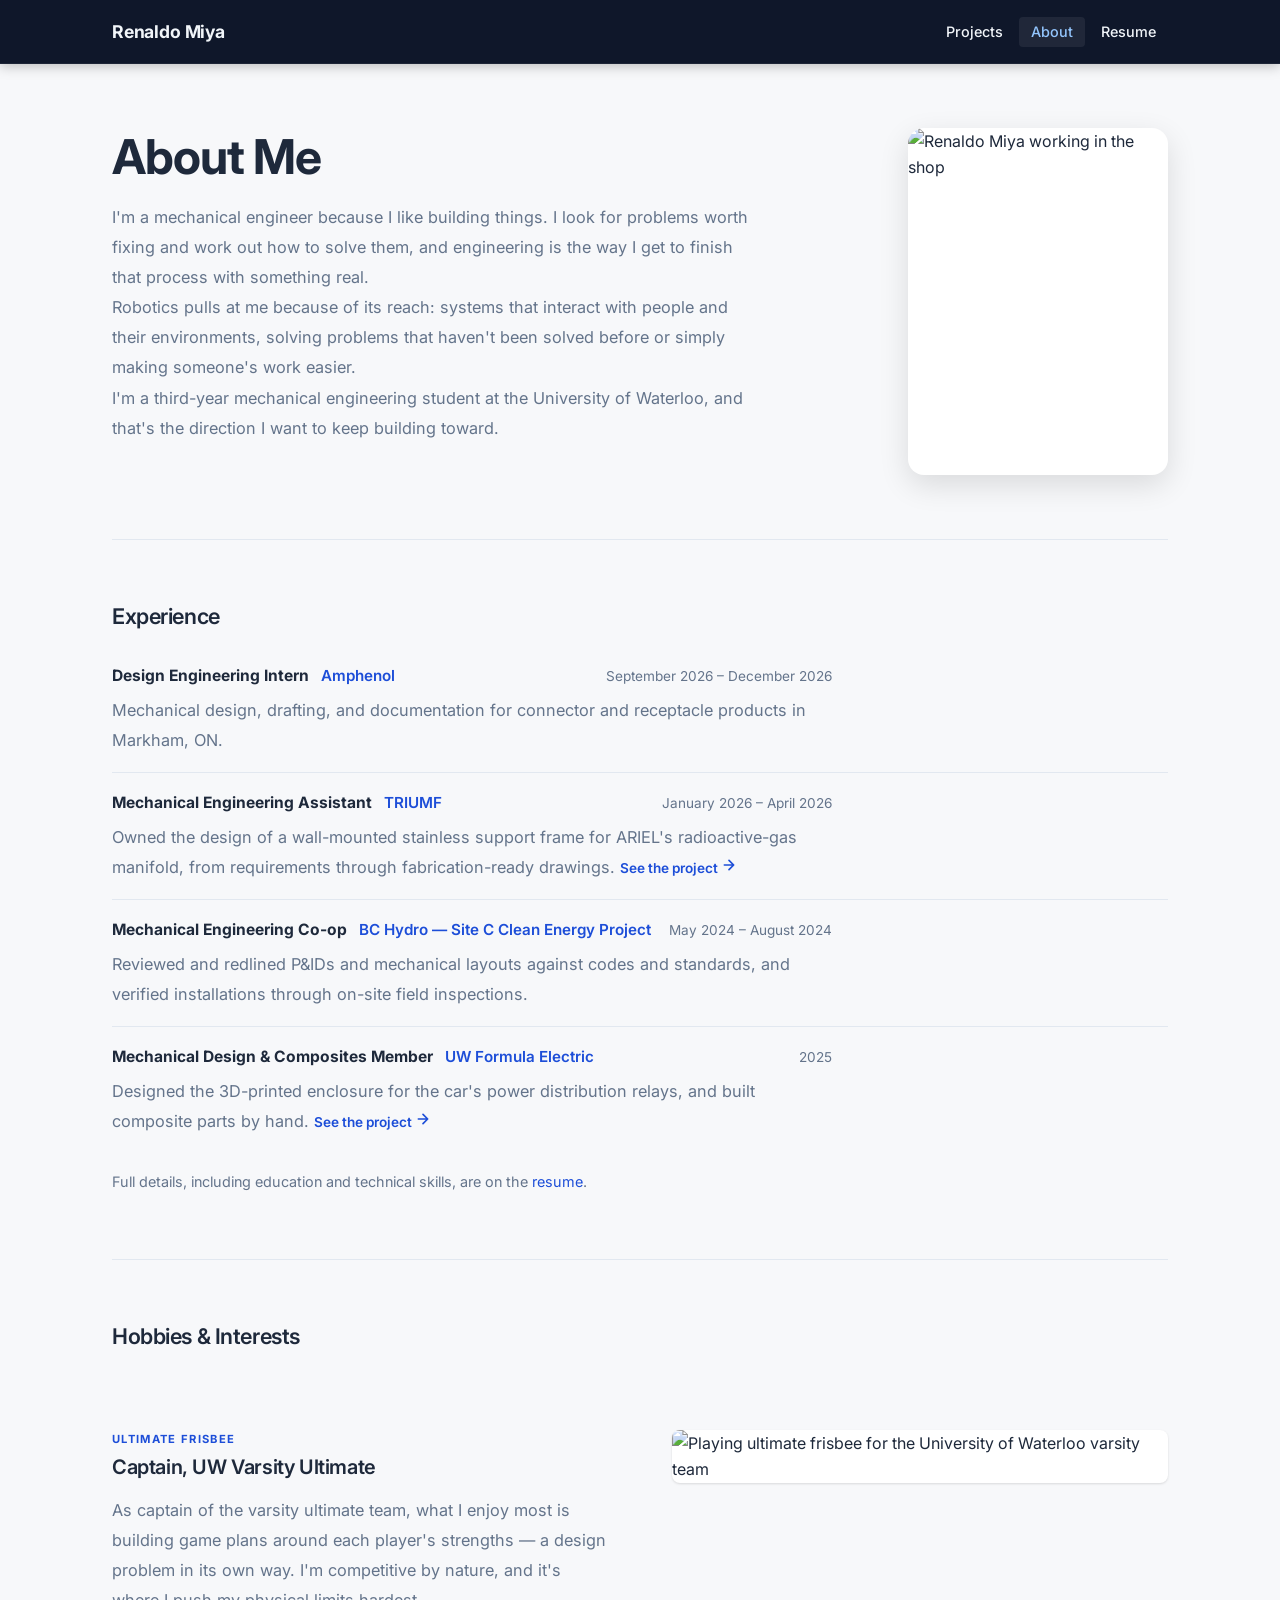
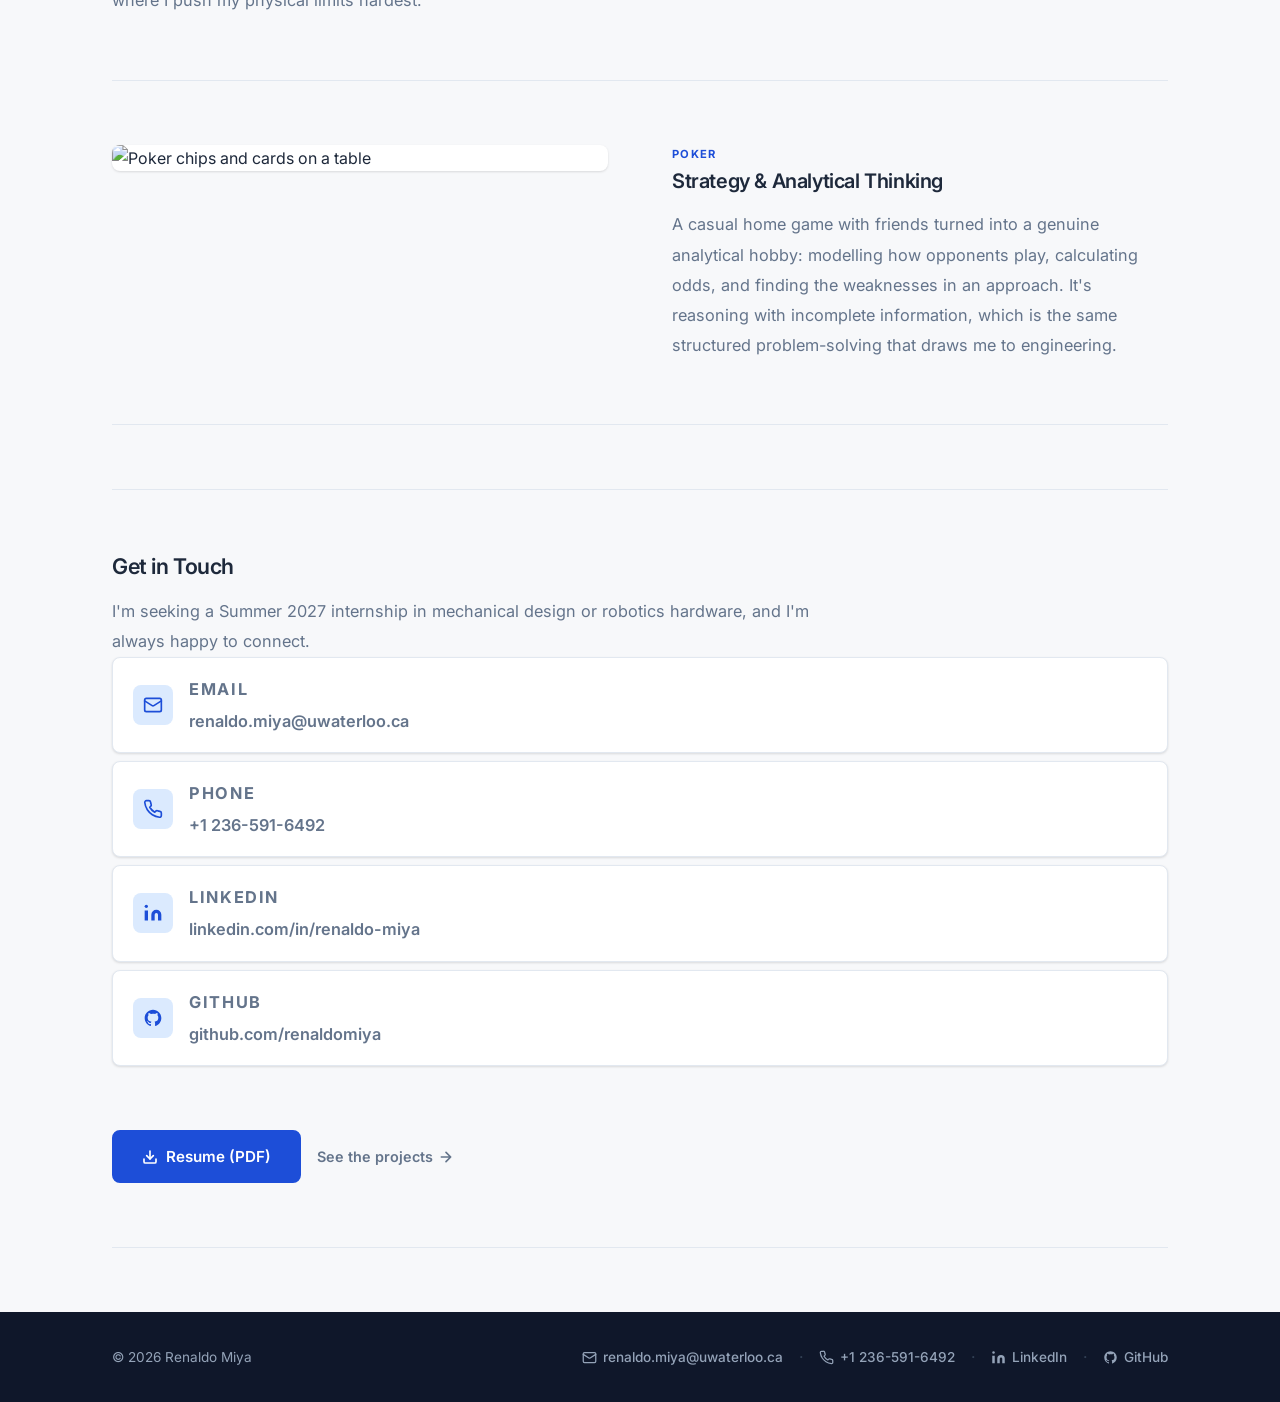
==== about.html @ 382f7109 "Restructure the site around project work; add the gripper project page Site-wide - Identical header " ====
<!DOCTYPE html>
<html lang="en">
<head>
  <meta charset="UTF-8" />
  <meta name="viewport" content="width=device-width, initial-scale=1.0" />
  <meta name="description" content="About Renaldo Miya — mechanical engineering student at the University of Waterloo, with co-op experience in mechanical design, structural analysis, and field engineering." />
  <title>About — Renaldo Miya</title>
  <link rel="preconnect" href="https://fonts.googleapis.com" />
  <link rel="preconnect" href="https://fonts.gstatic.com" crossorigin />
  <link href="https://fonts.googleapis.com/css2?family=Inter:wght@400;500;600;700&display=swap" rel="stylesheet" />
  <link rel="stylesheet" href="style.css" />
</head>
<body>

  <!-- HEADER -->
  <header class="site-header">
    <div class="container nav-inner">
      <a class="nav-logo" href="index.html">Renaldo Miya</a>
      <nav aria-label="Main">
        <ul class="nav-links" role="list">
          <li><a href="projects.html">Projects</a></li>
          <li><a href="about.html" class="active" aria-current="page">About</a></li>
          <li><a href="resume.html">Resume</a></li>
        </ul>
      </nav>
    </div>
  </header>

  <main>
    <section class="section">
      <div class="container">

        <!-- INTRO -->
        <div class="about-intro">
          <div class="about-intro-text">
            <h1>About Me</h1>
            <p>I'm a mechanical engineer because I like building things. I look for problems worth fixing and work
              out how to solve them, and engineering is the way I get to finish that process with something real.</p>
            <p>Robotics pulls at me because of its reach: systems that interact with people and their environments,
              solving problems that haven't been solved before or simply making someone's work easier.</p>
            <p>I'm a third-year mechanical engineering student at the University of Waterloo, and that's the
              direction I want to keep building toward.</p>
          </div>
          <div>
            <img src="images/about-photo.png" alt="Renaldo Miya working in the shop" class="about-photo" loading="lazy" />
          </div>
        </div>

        <!-- EXPERIENCE -->
        <div class="about-section">
          <h2>Experience</h2>
          <ul class="exp-list" role="list">

            <li>
              <p class="exp-row">
                <span class="exp-role">Design Engineering Intern</span>
                <span class="exp-org">Amphenol</span>
                <span class="exp-dates">September 2026 &ndash; December 2026</span>
              </p>
              <p class="exp-line">Mechanical design, drafting, and documentation for connector and receptacle products in Markham, ON.</p>
            </li>

            <li>
              <p class="exp-row">
                <span class="exp-role">Mechanical Engineering Assistant</span>
                <span class="exp-org">TRIUMF</span>
                <span class="exp-dates">January 2026 &ndash; April 2026</span>
              </p>
              <p class="exp-line">
                Owned the design of a wall-mounted stainless support frame for ARIEL's radioactive-gas manifold,
                from requirements through fabrication-ready drawings.
                <a href="project-manifold.html" class="exp-link">See the project <svg width="16" height="16" viewBox="0 0 24 24" fill="none" stroke="currentColor" stroke-width="2.5" stroke-linecap="round" stroke-linejoin="round" aria-hidden="true"><path d="M5 12h14M12 5l7 7-7 7"/></svg></a>
              </p>
            </li>

            <li>
              <p class="exp-row">
                <span class="exp-role">Mechanical Engineering Co-op</span>
                <span class="exp-org">BC Hydro &mdash; Site C Clean Energy Project</span>
                <span class="exp-dates">May 2024 &ndash; August 2024</span>
              </p>
              <p class="exp-line">Reviewed and redlined P&amp;IDs and mechanical layouts against codes and standards, and verified installations through on-site field inspections.</p>
            </li>

            <li>
              <p class="exp-row">
                <span class="exp-role">Mechanical Design &amp; Composites Member</span>
                <span class="exp-org">UW Formula Electric</span>
                <span class="exp-dates">2025</span>
              </p>
              <p class="exp-line">
                Designed the 3D-printed enclosure for the car's power distribution relays, and built composite
                parts by hand.
                <a href="project-pdu.html" class="exp-link">See the project <svg width="16" height="16" viewBox="0 0 24 24" fill="none" stroke="currentColor" stroke-width="2.5" stroke-linecap="round" stroke-linejoin="round" aria-hidden="true"><path d="M5 12h14M12 5l7 7-7 7"/></svg></a>
              </p>
            </li>

          </ul>
          <p class="text-muted mt-md" style="font-size: 0.9rem;">
            Full details, including education and technical skills, are on the <a href="resume.html">resume</a>.
          </p>
        </div>

        <!-- HOBBIES -->
        <div class="about-section">
          <h2>Hobbies &amp; Interests</h2>

          <div class="project-block photo-right">
            <div class="block-text">
              <span class="block-label">Ultimate Frisbee</span>
              <h3>Captain, UW Varsity Ultimate</h3>
              <p>As captain of the varsity ultimate team, what I enjoy most is building game plans around each
                player's strengths &mdash; a design problem in its own way. I'm competitive by nature, and it's where
                I push my physical limits hardest.</p>
            </div>
            <div class="block-photo">
              <figure>
                <img src="images/hobby-ultimate.png" alt="Playing ultimate frisbee for the University of Waterloo varsity team" loading="lazy" />
              </figure>
            </div>
          </div>

          <div class="project-block photo-left">
            <div class="block-text">
              <span class="block-label">Poker</span>
              <h3>Strategy &amp; Analytical Thinking</h3>
              <p>A casual home game with friends turned into a genuine analytical hobby: modelling how opponents
                play, calculating odds, and finding the weaknesses in an approach. It's reasoning with incomplete
                information, which is the same structured problem-solving that draws me to engineering.</p>
            </div>
            <div class="block-photo">
              <figure>
                <img src="images/hobby-poker.png" alt="Poker chips and cards on a table" loading="lazy" />
              </figure>
            </div>
          </div>

        </div>

        <!-- CONTACT -->
        <div class="about-section">
          <h2>Get in Touch</h2>
          <p class="text-muted">I'm seeking a Summer 2027 internship in mechanical design or robotics hardware, and I'm always happy to connect.</p>

          <ul class="contact-list" role="list">

            <li>
              <a href="mailto:renaldo.miya@uwaterloo.ca" class="contact-item">
                <div class="contact-item-icon" aria-hidden="true">
                  <svg width="20" height="20" viewBox="0 0 24 24" fill="none" stroke="currentColor" stroke-width="2" stroke-linecap="round" stroke-linejoin="round"><rect x="2" y="4" width="20" height="16" rx="2"/><path d="m22 7-8.97 5.7a1.94 1.94 0 01-2.06 0L2 7"/></svg>
                </div>
                <div>
                  <p class="contact-item-label">Email</p>
                  <p class="contact-item-value">renaldo.miya@uwaterloo.ca</p>
                </div>
              </a>
            </li>

            <li>
              <a href="tel:+12365916492" class="contact-item">
                <div class="contact-item-icon" aria-hidden="true">
                  <svg width="20" height="20" viewBox="0 0 24 24" fill="none" stroke="currentColor" stroke-width="2" stroke-linecap="round" stroke-linejoin="round"><path d="M22 16.92v3a2 2 0 01-2.18 2 19.79 19.79 0 01-8.63-3.07 19.5 19.5 0 01-6-6A19.79 19.79 0 012.12 4.18 2 2 0 014.11 2h3a2 2 0 012 1.72 12.84 12.84 0 00.7 2.81 2 2 0 01-.45 2.11L8.09 9.91a16 16 0 006 6l1.27-1.27a2 2 0 012.11-.45 12.84 12.84 0 002.81.7A2 2 0 0122 16.92z"/></svg>
                </div>
                <div>
                  <p class="contact-item-label">Phone</p>
                  <p class="contact-item-value">+1 236-591-6492</p>
                </div>
              </a>
            </li>

            <li>
              <a href="https://www.linkedin.com/in/renaldo-miya/" target="_blank" rel="noopener noreferrer" class="contact-item">
                <div class="contact-item-icon" aria-hidden="true">
                  <svg width="20" height="20" viewBox="0 0 24 24" fill="currentColor"><path d="M16 8a6 6 0 016 6v7h-4v-7a2 2 0 00-2-2 2 2 0 00-2 2v7h-4v-7a6 6 0 016-6zM2 9h4v12H2z"/><circle cx="4" cy="4" r="2"/></svg>
                </div>
                <div>
                  <p class="contact-item-label">LinkedIn</p>
                  <p class="contact-item-value">linkedin.com/in/renaldo-miya</p>
                </div>
              </a>
            </li>

            <li>
              <a href="https://github.com/renaldomiya" target="_blank" rel="noopener noreferrer" class="contact-item">
                <div class="contact-item-icon" aria-hidden="true">
                  <svg width="20" height="20" viewBox="0 0 24 24" fill="currentColor"><path fill-rule="evenodd" clip-rule="evenodd" d="M12 2C6.477 2 2 6.477 2 12c0 4.418 2.865 8.166 6.839 9.489.5.092.682-.217.682-.482 0-.237-.009-.868-.013-1.703-2.782.604-3.369-1.342-3.369-1.342-.454-1.155-1.11-1.463-1.11-1.463-.908-.62.069-.608.069-.608 1.003.07 1.531 1.03 1.531 1.03.892 1.529 2.341 1.087 2.91.831.092-.646.35-1.086.636-1.336-2.22-.253-4.555-1.11-4.555-4.943 0-1.091.39-1.984 1.029-2.683-.103-.253-.446-1.27.098-2.647 0 0 .84-.269 2.75 1.025A9.578 9.578 0 0112 6.836c.85.004 1.705.114 2.504.336 1.909-1.294 2.747-1.025 2.747-1.025.546 1.377.203 2.394.1 2.647.64.699 1.028 1.592 1.028 2.683 0 3.842-2.339 4.687-4.566 4.935.359.309.678.919.678 1.852 0 1.336-.012 2.415-.012 2.743 0 .267.18.578.688.48C19.138 20.163 22 16.418 22 12c0-5.523-4.477-10-10-10z"/></svg>
                </div>
                <div>
                  <p class="contact-item-label">GitHub</p>
                  <p class="contact-item-value">github.com/renaldomiya</p>
                </div>
              </a>
            </li>

          </ul>

          <div class="about-cta">
            <a href="assets/resume.pdf" class="btn btn-primary">
              <svg width="16" height="16" viewBox="0 0 24 24" fill="none" stroke="currentColor" stroke-width="2.5" stroke-linecap="round" stroke-linejoin="round" aria-hidden="true"><path d="M21 15v4a2 2 0 01-2 2H5a2 2 0 01-2-2v-4"/><polyline points="7 10 12 15 17 10"/><line x1="12" y1="15" x2="12" y2="3"/></svg>
              Resume (PDF)
            </a>
            <a href="projects.html" class="about-cta-link">
              See the projects
              <svg width="16" height="16" viewBox="0 0 24 24" fill="none" stroke="currentColor" stroke-width="2.5" stroke-linecap="round" stroke-linejoin="round" aria-hidden="true"><path d="M5 12h14M12 5l7 7-7 7"/></svg>
            </a>
          </div>
        </div>

      </div>
    </section>
  </main>

  <!-- FOOTER -->
  <footer class="site-footer">
    <div class="container footer-inner">
      <p class="footer-copy">&copy; 2026 Renaldo Miya</p>
      <div class="footer-links">
        <a href="mailto:renaldo.miya@uwaterloo.ca">
          <svg width="15" height="15" viewBox="0 0 24 24" fill="none" stroke="currentColor" stroke-width="2" stroke-linecap="round" stroke-linejoin="round" aria-hidden="true"><rect x="2" y="4" width="20" height="16" rx="2"/><path d="m22 7-8.97 5.7a1.94 1.94 0 01-2.06 0L2 7"/></svg>
          renaldo.miya@uwaterloo.ca
        </a>
        <span class="footer-divider" aria-hidden="true">&middot;</span>
        <a href="tel:+12365916492">
          <svg width="15" height="15" viewBox="0 0 24 24" fill="none" stroke="currentColor" stroke-width="2" stroke-linecap="round" stroke-linejoin="round" aria-hidden="true"><path d="M22 16.92v3a2 2 0 01-2.18 2 19.79 19.79 0 01-8.63-3.07 19.5 19.5 0 01-6-6A19.79 19.79 0 012.12 4.18 2 2 0 014.11 2h3a2 2 0 012 1.72 12.84 12.84 0 00.7 2.81 2 2 0 01-.45 2.11L8.09 9.91a16 16 0 006 6l1.27-1.27a2 2 0 012.11-.45 12.84 12.84 0 002.81.7A2 2 0 0122 16.92z"/></svg>
          +1 236-591-6492
        </a>
        <span class="footer-divider" aria-hidden="true">&middot;</span>
        <a href="https://www.linkedin.com/in/renaldo-miya/" target="_blank" rel="noopener noreferrer">
          <svg width="15" height="15" viewBox="0 0 24 24" fill="currentColor" aria-hidden="true"><path d="M16 8a6 6 0 016 6v7h-4v-7a2 2 0 00-2-2 2 2 0 00-2 2v7h-4v-7a6 6 0 016-6zM2 9h4v12H2z"/><circle cx="4" cy="4" r="2"/></svg>
          LinkedIn
        </a>
        <span class="footer-divider" aria-hidden="true">&middot;</span>
        <a href="https://github.com/renaldomiya" target="_blank" rel="noopener noreferrer">
          <svg width="15" height="15" viewBox="0 0 24 24" fill="currentColor" aria-hidden="true"><path fill-rule="evenodd" clip-rule="evenodd" d="M12 2C6.477 2 2 6.477 2 12c0 4.418 2.865 8.166 6.839 9.489.5.092.682-.217.682-.482 0-.237-.009-.868-.013-1.703-2.782.604-3.369-1.342-3.369-1.342-.454-1.155-1.11-1.463-1.11-1.463-.908-.62.069-.608.069-.608 1.003.07 1.531 1.03 1.531 1.03.892 1.529 2.341 1.087 2.91.831.092-.646.35-1.086.636-1.336-2.22-.253-4.555-1.11-4.555-4.943 0-1.091.39-1.984 1.029-2.683-.103-.253-.446-1.27.098-2.647 0 0 .84-.269 2.75 1.025A9.578 9.578 0 0112 6.836c.85.004 1.705.114 2.504.336 1.909-1.294 2.747-1.025 2.747-1.025.546 1.377.203 2.394.1 2.647.64.699 1.028 1.592 1.028 2.683 0 3.842-2.339 4.687-4.566 4.935.359.309.678.919.678 1.852 0 1.336-.012 2.415-.012 2.743 0 .267.18.578.688.48C19.138 20.163 22 16.418 22 12c0-5.523-4.477-10-10-10z"/></svg>
          GitHub
        </a>
      </div>
    </div>
  </footer>

</body>
</html>
---- style.css ----
/* ============================================================
   TOKENS
   ============================================================ */
:root {
  --color-bg:           #f7f8fa;
  --color-surface:      #ffffff;
  --color-text:         #1e293b;
  --color-text-muted:   #64748b;
  --color-accent:       #1d4ed8;
  --color-accent-dark:  #1e40af;
  --color-accent-light: #dbeafe;
  --color-accent-mid:   #93c5fd;
  --color-border:       #e2e8f0;
  --color-nav-bg:       #0f172a;
  --color-nav-text:     #f1f5f9;
  --color-nav-hover:    #93c5fd;
  --color-footer-bg:    #0f172a;
  --color-footer-text:  #94a3b8;

  --font-sans: 'Inter', system-ui, -apple-system, sans-serif;
  --font-mono: 'JetBrains Mono', 'Fira Code', monospace;

  --radius-sm:  4px;
  --radius-md:  8px;
  --radius-lg:  16px;

  --shadow-sm:  0 1px 3px rgba(0,0,0,.08), 0 1px 2px rgba(0,0,0,.05);
  --shadow-md:  0 4px 12px rgba(0,0,0,.10), 0 2px 4px rgba(0,0,0,.06);
  --shadow-lg:  0 10px 30px rgba(0,0,0,.12);

  --space-xs:   0.25rem;
  --space-sm:   0.5rem;
  --space-md:   1rem;
  --space-lg:   2rem;
  --space-xl:   4rem;
  --space-2xl:  6rem;

  --max-width:  1120px;
  --nav-height: 64px;
}

/* ============================================================
   RESET & BASE
   ============================================================ */
*, *::before, *::after { box-sizing: border-box; margin: 0; padding: 0; }

html {
  font-size: 16px;
  scroll-behavior: smooth;
  -webkit-text-size-adjust: 100%;
}

body {
  font-family: var(--font-sans);
  background: var(--color-bg);
  color: var(--color-text);
  line-height: 1.65;
  min-height: 100vh;
  display: flex;
  flex-direction: column;
}

main { flex: 1; }

img { display: block; max-width: 100%; height: auto; }

a { color: var(--color-accent); text-decoration: none; }
a:hover { text-decoration: underline; }

ul, ol { list-style: none; }

/* ============================================================
   TYPOGRAPHY
   ============================================================ */
h1, h2, h3, h4 {
  line-height: 1.2;
  letter-spacing: -0.02em;
  color: var(--color-text);
}

h1 { font-size: clamp(2rem, 5vw, 3rem);   font-weight: 700; }
h2 { font-size: clamp(1.5rem, 3vw, 2rem); font-weight: 600; }
h3 { font-size: 1.2rem; font-weight: 600; }

p { max-width: 65ch; }

/* ============================================================
   LAYOUT UTILITIES
   ============================================================ */
.container {
  width: 100%;
  max-width: var(--max-width);
  margin-inline: auto;
  padding-inline: var(--space-lg);
}

.section {
  padding-block: var(--space-xl);
}

/* ============================================================
   BUTTONS
   ============================================================ */
.btn {
  display: inline-flex;
  align-items: center;
  gap: var(--space-sm);
  padding: 0.75rem 1.75rem;
  border-radius: var(--radius-md);
  font-family: var(--font-sans);
  font-size: 0.95rem;
  font-weight: 600;
  cursor: pointer;
  border: 2px solid transparent;
  transition: background 0.2s, color 0.2s, border-color 0.2s, transform 0.1s;
  text-decoration: none;
}

.btn:hover { transform: translateY(-1px); text-decoration: none; }
.btn:active { transform: translateY(0); }

.btn-primary {
  background: var(--color-accent);
  color: #fff;
  border-color: var(--color-accent);
}
.btn-primary:hover {
  background: var(--color-accent-dark);
  border-color: var(--color-accent-dark);
  color: #fff;
}

.btn-outline {
  background: transparent;
  color: var(--color-accent);
  border-color: var(--color-accent);
}
.btn-outline:hover {
  background: var(--color-accent-light);
}

/* ============================================================
   HEADER & NAVIGATION
   ============================================================ */
.site-header {
  position: sticky;
  top: 0;
  z-index: 100;
  background: var(--color-nav-bg);
  height: var(--nav-height);
  border-bottom: 1px solid rgba(255,255,255,.06);
  box-shadow: 0 2px 12px rgba(0,0,0,.25);
}

.nav-inner {
  height: 100%;
  display: flex;
  align-items: center;
  justify-content: space-between;
}

.nav-logo {
  font-size: 1.1rem;
  font-weight: 700;
  color: var(--color-nav-text);
  letter-spacing: -0.01em;
  white-space: nowrap;
  text-decoration: none;
}
.nav-logo:hover { color: var(--color-nav-hover); text-decoration: none; }

.nav-links {
  display: flex;
  align-items: center;
  gap: var(--space-xs);
}

.nav-links a {
  color: var(--color-nav-text);
  font-size: 0.9rem;
  font-weight: 500;
  padding: 0.4rem 0.75rem;
  border-radius: var(--radius-sm);
  transition: color 0.15s, background 0.15s;
  text-decoration: none;
}

.nav-links a:hover,
.nav-links a.active {
  color: var(--color-nav-hover);
  background: rgba(255,255,255,.07);
  text-decoration: none;
}

/* Three links fit inline at every width, so the nav needs no JavaScript */
@media (max-width: 560px) {
  .nav-inner { gap: var(--space-sm); }
  .nav-logo  { font-size: 1rem; }
  .nav-links { gap: 0; }
  .nav-links a { padding: 0.4rem 0.5rem; font-size: 0.85rem; }
}

/* ============================================================
   FOOTER
   ============================================================ */
.site-footer {
  background: var(--color-footer-bg);
  color: var(--color-footer-text);
  padding-block: var(--space-lg);
  margin-top: auto;
}

.footer-inner {
  display: flex;
  align-items: center;
  justify-content: space-between;
  flex-wrap: wrap;
  gap: var(--space-md);
}

.footer-copy { font-size: 0.85rem; }

.footer-links {
  display: flex;
  align-items: center;
  flex-wrap: wrap;
  gap: 0.5rem var(--space-md);
}

.footer-links a {
  color: var(--color-footer-text);
  font-size: 0.85rem;
  font-weight: 500;
  transition: color 0.15s;
  text-decoration: none;
  display: flex;
  align-items: center;
  gap: 6px;
}

.footer-links a:hover { color: var(--color-nav-hover); text-decoration: none; }

.footer-divider { color: #334155; }

@media (max-width: 640px) {
  .footer-inner { flex-direction: column; align-items: flex-start; }

  /* Four contact links stack cleanly instead of running off the screen */
  .footer-links {
    flex-direction: column;
    align-items: flex-start;
    gap: 0.6rem;
  }

  .footer-divider { display: none; }
}

/* ============================================================
   HOME — HERO
   ============================================================ */
.hero {
  background: var(--color-surface);
  padding-block: var(--space-xl);
  border-bottom: 1px solid var(--color-border);
}

.hero-inner {
  display: grid;
  grid-template-columns: 1fr auto;
  gap: var(--space-xl);
  align-items: center;
}

.hero-content { max-width: 580px; }

.hero-eyebrow {
  display: inline-flex;
  align-items: center;
  gap: var(--space-sm);
  font-size: 0.8rem;
  font-weight: 600;
  letter-spacing: 0.12em;
  text-transform: uppercase;
  color: var(--color-accent);
  background: var(--color-accent-light);
  border-radius: 100px;
  padding: 0.3rem 0.9rem;
  margin-bottom: var(--space-md);
}

.hero-headline {
  margin-bottom: var(--space-md);
}

.hero-intro {
  color: var(--color-text-muted);
  font-size: 1.05rem;
  margin-bottom: var(--space-lg);
  max-width: 55ch;
}

.hero-seeking {
  display: inline-block;
  margin-bottom: var(--space-lg);
  padding: 0.55rem 0.9rem;
  border-left: 3px solid var(--color-accent);
  border-radius: 0 var(--radius-md) var(--radius-md) 0;
  background: var(--color-accent-light);
  color: var(--color-text);
  font-size: 0.95rem;
}

.hero-cta { display: flex; gap: var(--space-md); flex-wrap: wrap; }

/* Headshot */
.hero-photo-wrap {
  flex-shrink: 0;
}

.hero-photo {
  display: block;
  width: 390px;
  height: 390px;
  border-radius: 20px;
  object-fit: cover;
  object-position: center top;
  box-shadow: 0 20px 48px rgba(0,0,0,.15), 0 4px 12px rgba(0,0,0,.08);
}

.hero-photo-placeholder {
  width: 390px;
  height: 390px;
  border-radius: 20px;
  background: #ffffff;
  display: flex;
  flex-direction: column;
  align-items: center;
  justify-content: center;
  color: var(--color-text-muted);
  font-size: 0.8rem;
  font-weight: 500;
  gap: var(--space-sm);
  box-shadow: 0 20px 48px rgba(0,0,0,.15), 0 4px 12px rgba(0,0,0,.08);
  border: 3px solid var(--color-accent-light);
}

.hero-photo-placeholder svg { opacity: .4; }

@media (max-width: 720px) {
  .hero-inner {
    grid-template-columns: 1fr;
    gap: var(--space-lg);
  }

  .hero-photo-wrap {
    order: -1;
    display: flex;
    justify-content: center;
  }

  .hero-photo,
  .hero-photo-placeholder {
    width: 270px;
    height: 270px;
  }

  .hero { padding-block: var(--space-xl); }
}

/* ============================================================
   HOME — PREVIEW CARDS
   ============================================================ */
.preview-section {
  background: var(--color-bg);
}

.preview-section .section-header {
  text-align: center;
  margin-bottom: var(--space-lg);
}

.preview-section .section-header p {
  color: var(--color-text-muted);
  margin-inline: auto;
  margin-top: 0.5rem;
}

.cards-grid {
  display: grid;
  grid-template-columns: repeat(3, 1fr);
  gap: var(--space-md);
}

.card {
  background: var(--color-surface);
  border: 1px solid var(--color-border);
  border-radius: var(--radius-lg);
  padding: var(--space-lg);
  display: flex;
  flex-direction: column;
  gap: var(--space-md);
  box-shadow: var(--shadow-sm);
  transition: box-shadow 0.2s, transform 0.2s, border-color 0.2s;
  text-decoration: none;
  color: inherit;
}

.card:hover {
  box-shadow: var(--shadow-md);
  transform: translateY(-3px);
  border-color: var(--color-accent);
  text-decoration: none;
  color: inherit;
}

.card-icon {
  width: 44px;
  height: 44px;
  border-radius: var(--radius-md);
  background: var(--color-accent-light);
  display: flex;
  align-items: center;
  justify-content: center;
  flex-shrink: 0;
}

.card-icon svg { color: var(--color-accent); }

.card h3 { font-size: 1.1rem; }

.card p {
  color: var(--color-text-muted);
  font-size: 0.9rem;
  flex: 1;
  max-width: none;
}

.card-arrow {
  display: inline-flex;
  align-items: center;
  gap: 4px;
  font-size: 0.85rem;
  font-weight: 600;
  color: var(--color-accent);
  margin-top: auto;
}

@media (max-width: 800px) {
  .cards-grid { grid-template-columns: repeat(2, 1fr); }
}

@media (max-width: 520px) {
  .cards-grid { grid-template-columns: 1fr; }
}

/* ============================================================
   SECTION DIVIDER
   ============================================================ */
.divider {
  border: none;
  border-top: 1px solid var(--color-border);
  margin-block: 0;
}

/* ============================================================
   PAGE HERO (for inner pages)
   ============================================================ */
.page-hero {
  background: var(--color-nav-bg);
  color: var(--color-nav-text);
  padding-block: var(--space-xl);
  border-bottom: 1px solid rgba(255,255,255,.06);
}

.page-hero h1 { color: #fff; margin-bottom: 0.5rem; }
.page-hero p  { color: var(--color-footer-text); max-width: 60ch; }

/* ============================================================
   UTILITIES
   ============================================================ */
.text-muted  { color: var(--color-text-muted); }
.text-accent { color: var(--color-accent); }
.text-center { text-align: center; }
.mt-sm { margin-top: var(--space-sm); }
.mt-md { margin-top: var(--space-md); }
.mt-lg { margin-top: var(--space-lg); }

/* ============================================================
   PROJECT TILE GRID
   ============================================================ */
.projects-grid {
  display: grid;
  grid-template-columns: repeat(3, 1fr);
  gap: var(--space-md);
}

@media (max-width: 800px) {
  .projects-grid { grid-template-columns: repeat(2, 1fr); }
}
@media (max-width: 500px) {
  .projects-grid { grid-template-columns: 1fr; }
}

.project-tile {
  display: block;
  text-decoration: none;
  color: inherit;
  background: var(--color-surface);
  border: 1px solid var(--color-border);
  border-radius: var(--radius-lg);
  overflow: hidden;
  box-shadow: var(--shadow-sm);
  transition: transform 0.2s, box-shadow 0.2s, border-color 0.2s;
}

.project-tile:hover {
  transform: translateY(-4px);
  box-shadow: var(--shadow-md);
  border-color: var(--color-accent);
  text-decoration: none;
  color: inherit;
}

.project-tile__img-wrap {
  width: 100%;
  height: 210px;
  overflow: hidden;
  background: #ffffff;
}

.project-tile__img {
  width: 100%;
  height: 100%;
  object-fit: cover;
  display: block;
  transition: transform 0.35s ease;
}

.project-tile:hover .project-tile__img {
  transform: scale(1.04);
}

.project-tile__info {
  padding: var(--space-md);
  border-top: 1px solid var(--color-border);
}

.project-tile__info h3 {
  font-size: 0.975rem;
  margin-bottom: 4px;
  line-height: 1.35;
}

.project-tile__subtitle {
  color: var(--color-text-muted);
  font-size: 0.82rem;
  max-width: none;
  margin: 0;
}

/* ============================================================
   BACK LINK
   ============================================================ */
.back-link {
  display: inline-flex;
  align-items: center;
  gap: 6px;
  color: var(--color-text-muted);
  font-size: 0.875rem;
  font-weight: 500;
  text-decoration: none;
  transition: color 0.15s;
}

.back-link:hover { color: var(--color-accent); text-decoration: none; }

/* ============================================================
   PROJECT DETAIL PAGE
   ============================================================ */
.project-detail { padding-block: var(--space-xl); }

.project-detail__header {
  margin-bottom: var(--space-xl);
  padding-bottom: var(--space-lg);
  border-bottom: 2px solid var(--color-border);
}

.project-detail__header h1 {
  font-size: clamp(1.4rem, 3.5vw, 2.1rem);
  margin-block: var(--space-md) var(--space-sm);
}

/* ALTERNATING BLOCKS */
.project-block {
  display: grid;
  grid-template-columns: 1fr 1fr;
  gap: var(--space-xl);
  align-items: start;
  padding-block: var(--space-xl);
  border-bottom: 1px solid var(--color-border);
}

.project-block.photo-left .block-photo { order: -1; }

.project-block.text-only {
  grid-template-columns: minmax(0, 680px);
}

/* Blocks holding a table or a diagram use the full width; their prose stays narrow */
.project-block.text-only.is-wide { grid-template-columns: minmax(0, 1fr); }
.project-block.text-only.is-wide p { max-width: 70ch; }

/* Simple bulleted list inside a project block */
.plain-list {
  list-style: disc;
  padding-left: 1.1rem;
  margin-top: var(--space-sm);
  display: flex;
  flex-direction: column;
  gap: 0.45rem;
  color: var(--color-text-muted);
  font-size: 0.95rem;
}

/* Section label + heading */
.block-label {
  display: block;
  font-size: 0.7rem;
  font-weight: 700;
  letter-spacing: 0.12em;
  text-transform: uppercase;
  color: var(--color-accent);
  margin-bottom: 0.4rem;
}

.block-text h3 {
  font-size: 1.25rem;
  margin-bottom: var(--space-md);
}

.block-text p {
  color: var(--color-text-muted);
  line-height: 1.8;
  max-width: none;
}

.block-text p + p { margin-top: var(--space-md); }

/* Photo + caption */
.block-photo figure {
  width: 100%;
  overflow: hidden;
  border-radius: var(--radius-md);
  box-shadow: var(--shadow-sm);
  background: #ffffff;
}

.block-photo img {
  display: block;
  width: 100%;
  height: auto;
  max-height: 520px;
  object-fit: cover;
}

/* Portrait variant — white box shrinks to hug the image with even padding */
.block-photo--portrait {
  display: flex;
  justify-content: center;
  align-items: flex-start;
}

.block-photo--portrait figure {
  width: fit-content;
  max-width: 100%;
  padding: 0.5rem 4rem;
  margin: 0;
}

.block-photo--portrait img {
  width: auto;
  max-width: 100%;
  max-height: 320px;
  height: auto;
  object-fit: contain;
}

@media (max-width: 720px) {
  .block-photo--portrait {
    justify-content: flex-start;
  }
}

.block-photo figcaption {
  font-style: italic;
  font-size: 0.8rem;
  color: var(--color-text-muted);
  margin-top: 0.5rem;
  text-align: center;
  line-height: 1.5;
}

/* Skill tags */
.skill-tags {
  display: flex;
  flex-wrap: wrap;
  gap: var(--space-sm);
  margin-top: var(--space-md);
}

.skill-tag {
  display: inline-block;
  background: var(--color-accent-light);
  color: var(--color-accent-dark);
  font-size: 0.8rem;
  font-weight: 600;
  padding: 0.3rem 0.75rem;
  border-radius: 100px;
  white-space: nowrap;
}

/* Bottom back-link row */
.detail-bottom-nav {
  display: flex;
  justify-content: flex-start;
  padding-top: var(--space-xl);
}

@media (max-width: 720px) {
  .project-block {
    grid-template-columns: 1fr;
    gap: var(--space-lg);
  }
  /* Reset photo order on mobile — photo always follows its text */
  .project-block.photo-left .block-photo { order: 0; }
}

/* ============================================================
   RESUME PAGE
   ============================================================ */
.resume-page-top {
  display: flex;
  align-items: center;
  justify-content: space-between;
  flex-wrap: wrap;
  gap: var(--space-md);
  margin-bottom: var(--space-md);
}

.resume-note {
  color: var(--color-text-muted);
  font-size: 0.9rem;
  margin-bottom: var(--space-md);
}

/* The embed is a convenience; the download button and link below carry
   the page on browsers (most mobile ones) that cannot render PDFs inline. */
.resume-embed {
  width: 100%;
  height: min(1100px, 140vw);
  border: 1px solid var(--color-border);
  border-radius: var(--radius-lg);
  box-shadow: var(--shadow-sm);
  background: var(--color-surface);
  overflow: hidden;
}

.resume-embed object,
.resume-embed iframe {
  width: 100%;
  height: 100%;
  border: 0;
  display: block;
}

.resume-embed-fallback {
  padding: var(--space-lg);
  text-align: center;
  color: var(--color-text-muted);
}

.resume-fallback-link {
  margin-top: var(--space-md);
  color: var(--color-text-muted);
  font-size: 0.9rem;
}

/* Phone browsers render a blank viewer instead of the PDF, so the embed is
   replaced there by a button that opens it in the device's own viewer. */
.resume-mobile-open { display: none; }

@media (max-width: 640px) {
  .resume-embed { display: none; }

  .resume-mobile-open {
    display: flex;
    flex-direction: column;
    align-items: flex-start;
    gap: 0.75rem;
    padding: var(--space-lg);
    border: 1px solid var(--color-border);
    border-radius: var(--radius-lg);
    background: var(--color-surface);
    box-shadow: var(--shadow-sm);
    color: var(--color-text-muted);
    font-size: 0.88rem;
  }
}

/* ============================================================
   ABOUT PAGE
   ============================================================ */
.about-intro {
  display: grid;
  grid-template-columns: 1fr 260px;
  gap: var(--space-xl);
  align-items: start;
  padding-bottom: var(--space-xl);
  border-bottom: 1px solid var(--color-border);
}

.about-intro-text h1 {
  margin-bottom: var(--space-md);
}

.about-intro-text p {
  color: var(--color-text-muted);
  line-height: 1.85;
  font-size: 1.02rem;
}

.about-photo {
  display: block;
  width: 100%;
  aspect-ratio: 3 / 4;
  object-fit: cover;
  object-position: center top;
  border-radius: var(--radius-lg);
  box-shadow: var(--shadow-lg);
  background: #ffffff;
  overflow: hidden;
}

.about-section {
  padding-block: var(--space-xl);
  border-bottom: 1px solid var(--color-border);
}

.about-section h2 {
  font-size: 1.35rem;
  margin-bottom: var(--space-md);
}

.about-section p {
  color: var(--color-text-muted);
  line-height: 1.85;
  font-size: 1.02rem;
  max-width: 72ch;
}

/* Hobby cards */
.hobby-grid {
  display: grid;
  grid-template-columns: repeat(3, 1fr);
  gap: var(--space-md);
  margin-top: var(--space-lg);
}

.hobby-card {
  background: var(--color-surface);
  border: 1px solid var(--color-border);
  border-radius: var(--radius-lg);
  overflow: hidden;
  box-shadow: var(--shadow-sm);
  display: flex;
  flex-direction: column;
}

.hobby-card__img-wrap {
  width: 100%;
  height: 160px;
  overflow: hidden;
  background: #ffffff;
  flex-shrink: 0;
}

.hobby-card__img {
  width: 100%;
  height: 100%;
  object-fit: cover;
  display: block;
}

.hobby-card__body {
  padding: var(--space-md);
  flex: 1;
}

.hobby-card__body h3 {
  font-size: 1rem;
  margin-bottom: var(--space-sm);
}

.hobby-card__body p {
  color: var(--color-text-muted);
  font-size: 0.875rem;
  line-height: 1.75;
  max-width: none;
}

/* Closing CTA */
.about-cta-section {
  padding-top: var(--space-xl);
}

.about-cta-section p {
  color: var(--color-text-muted);
  font-size: 1.02rem;
  line-height: 1.75;
  max-width: 68ch;
  margin-bottom: var(--space-lg);
}

.about-cta {
  display: flex;
  align-items: center;
  gap: var(--space-md);
  flex-wrap: wrap;
}

.about-cta-link {
  font-size: 0.9rem;
  font-weight: 600;
  color: var(--color-text-muted);
  text-decoration: none;
  display: inline-flex;
  align-items: center;
  gap: 5px;
  transition: color 0.15s;
}

.about-cta-link:hover { color: var(--color-accent); text-decoration: none; }

@media (max-width: 740px) {
  .about-intro {
    grid-template-columns: 1fr;
  }

  .about-intro .about-photo {
    width: 180px;
    aspect-ratio: 1;
    margin-inline: auto;
  }
}

@media (max-width: 700px) {
  .hobby-grid { grid-template-columns: 1fr; }
}

@media (max-width: 500px) and (min-width: 401px) {
  .hobby-grid { grid-template-columns: repeat(2, 1fr); }
}

/* ============================================================
   CONTACT PAGE
   ============================================================ */
.contact-wrap {
  max-width: 560px;
}

.contact-intro {
  color: var(--color-text-muted);
  font-size: 1.05rem;
  line-height: 1.75;
  margin-top: var(--space-md);
  margin-bottom: var(--space-xl);
}

.contact-list {
  display: flex;
  flex-direction: column;
  gap: var(--space-sm);
  margin-bottom: var(--space-xl);
}

.contact-item {
  display: flex;
  align-items: center;
  gap: var(--space-md);
  background: var(--color-surface);
  border: 1px solid var(--color-border);
  border-radius: var(--radius-md);
  padding: 1rem 1.25rem;
  text-decoration: none;
  color: inherit;
  box-shadow: var(--shadow-sm);
  transition: border-color 0.15s, box-shadow 0.15s, transform 0.15s;
}

.contact-item:hover {
  border-color: var(--color-accent);
  box-shadow: var(--shadow-md);
  transform: translateY(-2px);
  text-decoration: none;
  color: inherit;
}

.contact-item-icon {
  width: 40px;
  height: 40px;
  border-radius: var(--radius-md);
  background: var(--color-accent-light);
  display: flex;
  align-items: center;
  justify-content: center;
  flex-shrink: 0;
  color: var(--color-accent);
}

.contact-item-label {
  font-size: 0.72rem;
  font-weight: 700;
  letter-spacing: 0.1em;
  text-transform: uppercase;
  color: var(--color-text-muted);
  margin-bottom: 2px;
}

.contact-item-value {
  font-size: 0.975rem;
  font-weight: 600;
  color: var(--color-text);
}

.contact-closing {
  color: var(--color-text-muted);
  font-size: 0.9rem;
}

/* ============================================================
   PROJECT CARDS (home + projects pages)
   ============================================================ */
.project-cards {
  display: grid;
  grid-template-columns: repeat(auto-fit, minmax(300px, 1fr));
  gap: var(--space-lg);
}

.project-card {
  display: flex;
  flex-direction: column;
  background: var(--color-surface);
  border: 1px solid var(--color-border);
  border-radius: var(--radius-lg);
  box-shadow: var(--shadow-sm);
  overflow: hidden;
  text-decoration: none;
  color: inherit;
  transition: border-color 0.2s ease, box-shadow 0.2s ease, transform 0.2s ease;
}

.project-card:hover {
  border-color: var(--color-accent);
  box-shadow: var(--shadow-md);
  transform: translateY(-3px);
  text-decoration: none;
}

.project-card__img-wrap {
  aspect-ratio: 16 / 10;
  background: var(--color-bg);
  border-bottom: 1px solid var(--color-border);
  overflow: hidden;
}

.project-card__img {
  width: 100%;
  height: 100%;
  object-fit: cover;
  display: block;
}

/* Stands in for a photo that does not exist yet */
.project-card__placeholder {
  width: 100%;
  height: 100%;
  display: flex;
  flex-direction: column;
  align-items: center;
  justify-content: center;
  gap: 0.5rem;
  background: linear-gradient(135deg, var(--color-accent-light), var(--color-bg));
  color: var(--color-accent);
  font-size: 0.8rem;
  font-weight: 600;
  text-align: center;
  padding: var(--space-md);
}

.project-card__body {
  display: flex;
  flex-direction: column;
  gap: 0.5rem;
  padding: var(--space-md);
  flex: 1;
}

.project-card__title {
  font-size: 1.05rem;
  font-weight: 700;
  color: var(--color-text);
  line-height: 1.35;
}

.project-card:hover .project-card__title { color: var(--color-accent); }

.project-card__outcome {
  color: var(--color-text-muted);
  font-size: 0.9rem;
  line-height: 1.6;
  flex: 1;
}

.project-card__tags {
  display: flex;
  flex-wrap: wrap;
  gap: 0.35rem;
  margin-top: 0.25rem;
}

.project-card__tag {
  padding: 0.18rem 0.5rem;
  border-radius: var(--radius-sm);
  border: 1px solid var(--color-border);
  background: var(--color-bg);
  color: var(--color-text-muted);
  font-size: 0.72rem;
  font-weight: 500;
}

/* ============================================================
   PROJECT PAGE COMPONENTS
   ============================================================ */
/* Status badge beside a project title */
.status-badge {
  display: inline-flex;
  align-items: center;
  gap: 0.45rem;
  margin-top: var(--space-sm);
  padding: 0.3rem 0.75rem;
  border-radius: 999px;
  background: #fef3c7;
  border: 1px solid #fcd34d;
  color: #92400e;
  font-size: 0.8rem;
  font-weight: 600;
}

.status-badge::before {
  content: '';
  width: 7px;
  height: 7px;
  border-radius: 50%;
  background: #d97706;
  flex-shrink: 0;
}

/* Headline numbers across the top of a project page */
.results-strip {
  display: grid;
  grid-template-columns: repeat(auto-fit, minmax(190px, 1fr));
  gap: var(--space-md);
  margin-bottom: var(--space-xl);
}

.result-stat {
  background: var(--color-surface);
  border: 1px solid var(--color-border);
  border-left: 3px solid var(--color-accent);
  border-radius: var(--radius-md);
  box-shadow: var(--shadow-sm);
  padding: var(--space-md);
}

.result-stat__value {
  font-size: 1.25rem;
  font-weight: 700;
  color: var(--color-accent);
  line-height: 1.25;
}

.result-stat__label {
  margin-top: 4px;
  color: var(--color-text-muted);
  font-size: 0.82rem;
}

/* Requirement / spec rows */
.spec-list {
  list-style: none;
  display: flex;
  flex-direction: column;
  gap: 0.6rem;
  margin-top: var(--space-sm);
}

.spec-list li {
  display: flex;
  flex-wrap: wrap;
  gap: 0.35rem 0.75rem;
  padding-bottom: 0.6rem;
  border-bottom: 1px dashed var(--color-border);
  font-size: 0.9rem;
}

.spec-list li:last-child { border-bottom: 0; padding-bottom: 0; }

.spec-list dfn,
.spec-name {
  font-style: normal;
  font-weight: 600;
  color: var(--color-text);
  min-width: 190px;
}

.spec-value { color: var(--color-text-muted); }

.spec-value.is-tbd {
  color: #92400e;
  background: #fef3c7;
  border-radius: var(--radius-sm);
  padding: 0 0.4rem;
  font-size: 0.82rem;
  font-weight: 600;
}

/* Test plan table */
.table-scroll { overflow-x: auto; margin-top: var(--space-md); }

.data-table {
  width: 100%;
  border-collapse: collapse;
  min-width: 540px;
  background: var(--color-surface);
  border: 1px solid var(--color-border);
  border-radius: var(--radius-md);
  font-size: 0.875rem;
}

.data-table caption {
  caption-side: top;
  text-align: left;
  color: var(--color-text-muted);
  font-size: 0.85rem;
  padding-bottom: var(--space-sm);
}

.data-table th,
.data-table td {
  padding: 0.65rem 0.85rem;
  text-align: left;
  border-bottom: 1px solid var(--color-border);
  vertical-align: top;
}

.data-table thead th {
  background: var(--color-bg);
  color: var(--color-text);
  font-weight: 600;
  font-size: 0.8rem;
  letter-spacing: 0.02em;
  text-transform: uppercase;
}

.data-table tbody tr:last-child td { border-bottom: 0; }

.data-table td.is-pending {
  color: var(--color-text-muted);
  font-style: italic;
}

/* Inline video, used once clips are added to images/gripper/ */
.video-figure {
  margin-top: var(--space-md);
  border: 1px solid var(--color-border);
  border-radius: var(--radius-md);
  overflow: hidden;
  background: var(--color-surface);
}

.video-figure video {
  width: 100%;
  height: auto;
  display: block;
  background: #000000;
}

.video-figure figcaption {
  padding: 0.6rem var(--space-md);
  color: var(--color-text-muted);
  font-size: 0.82rem;
  border-top: 1px solid var(--color-border);
}

.media-pending {
  margin-top: var(--space-md);
  padding: var(--space-lg);
  border: 1px dashed var(--color-border);
  border-radius: var(--radius-md);
  background: var(--color-surface);
  color: var(--color-text-muted);
  font-size: 0.88rem;
  text-align: center;
}

/* Control-loop diagram */
.loop-diagram {
  margin-top: var(--space-md);
  padding: var(--space-md);
  background: var(--color-surface);
  border: 1px solid var(--color-border);
  border-radius: var(--radius-md);
  overflow-x: auto;
}

.loop-diagram svg { width: 100%; height: auto; min-width: 460px; display: block; }

/* ============================================================
   EXPERIENCE LIST (about page)
   ============================================================ */
.exp-list {
  list-style: none;
  display: flex;
  flex-direction: column;
  margin-top: var(--space-md);
}

.exp-list > li {
  padding: var(--space-md) 0;
  border-bottom: 1px solid var(--color-border);
}

.exp-list > li:last-child { border-bottom: 0; }

.exp-row {
  display: flex;
  flex-wrap: wrap;
  align-items: baseline;
  gap: 0.25rem 0.75rem;
}

.exp-role {
  font-weight: 700;
  color: var(--color-text);
  font-size: 0.975rem;
}

.exp-org { color: var(--color-accent); font-weight: 600; font-size: 0.95rem; }

.exp-dates {
  margin-left: auto;
  color: var(--color-text-muted);
  font-size: 0.85rem;
  white-space: nowrap;
}

.exp-line {
  margin-top: 0.3rem;
  color: var(--color-text-muted);
  font-size: 0.9rem;
  line-height: 1.65;
}

.exp-link { font-size: 0.85rem; font-weight: 600; white-space: nowrap; }

@media (max-width: 560px) {
  .exp-dates { margin-left: 0; width: 100%; }
}

/* ============================================================
   REDIRECT STUB PAGES
   ============================================================ */
.redirect-page {
  max-width: 44ch;
  margin: 0 auto;
  padding-block: var(--space-2xl);
  text-align: center;
}

.redirect-page p { color: var(--color-text-muted); margin-bottom: var(--space-md); }

/* ============================================================
   PRINT STYLES
   ============================================================ */
@media print {
  .site-header,
  .site-footer,
  .resume-page-top > h1,
  .resume-page-top > .btn { display: none; }

  .resume-page-top { margin: 0; }

  body { background: #fff; }

  .resume-card {
    box-shadow: none;
    border: none;
    border-radius: 0;
    padding: 0;
    max-width: 100%;
  }

  .section { padding-block: 0; }

  .resume-name  { font-size: 1.5rem; }
  .resume-entry li,
  .resume-entry-role,
  .resume-entry-org,
  .resume-entry-dates { color: #000; }
  .resume-section-title { color: #000; }
  .resume-contact a { color: #000; }
  .resume-skill { border-color: #ccc; color: #333; background: none; }
  .resume-section { border-top-color: #ccc; }

  a[href]::after { content: none; }
}
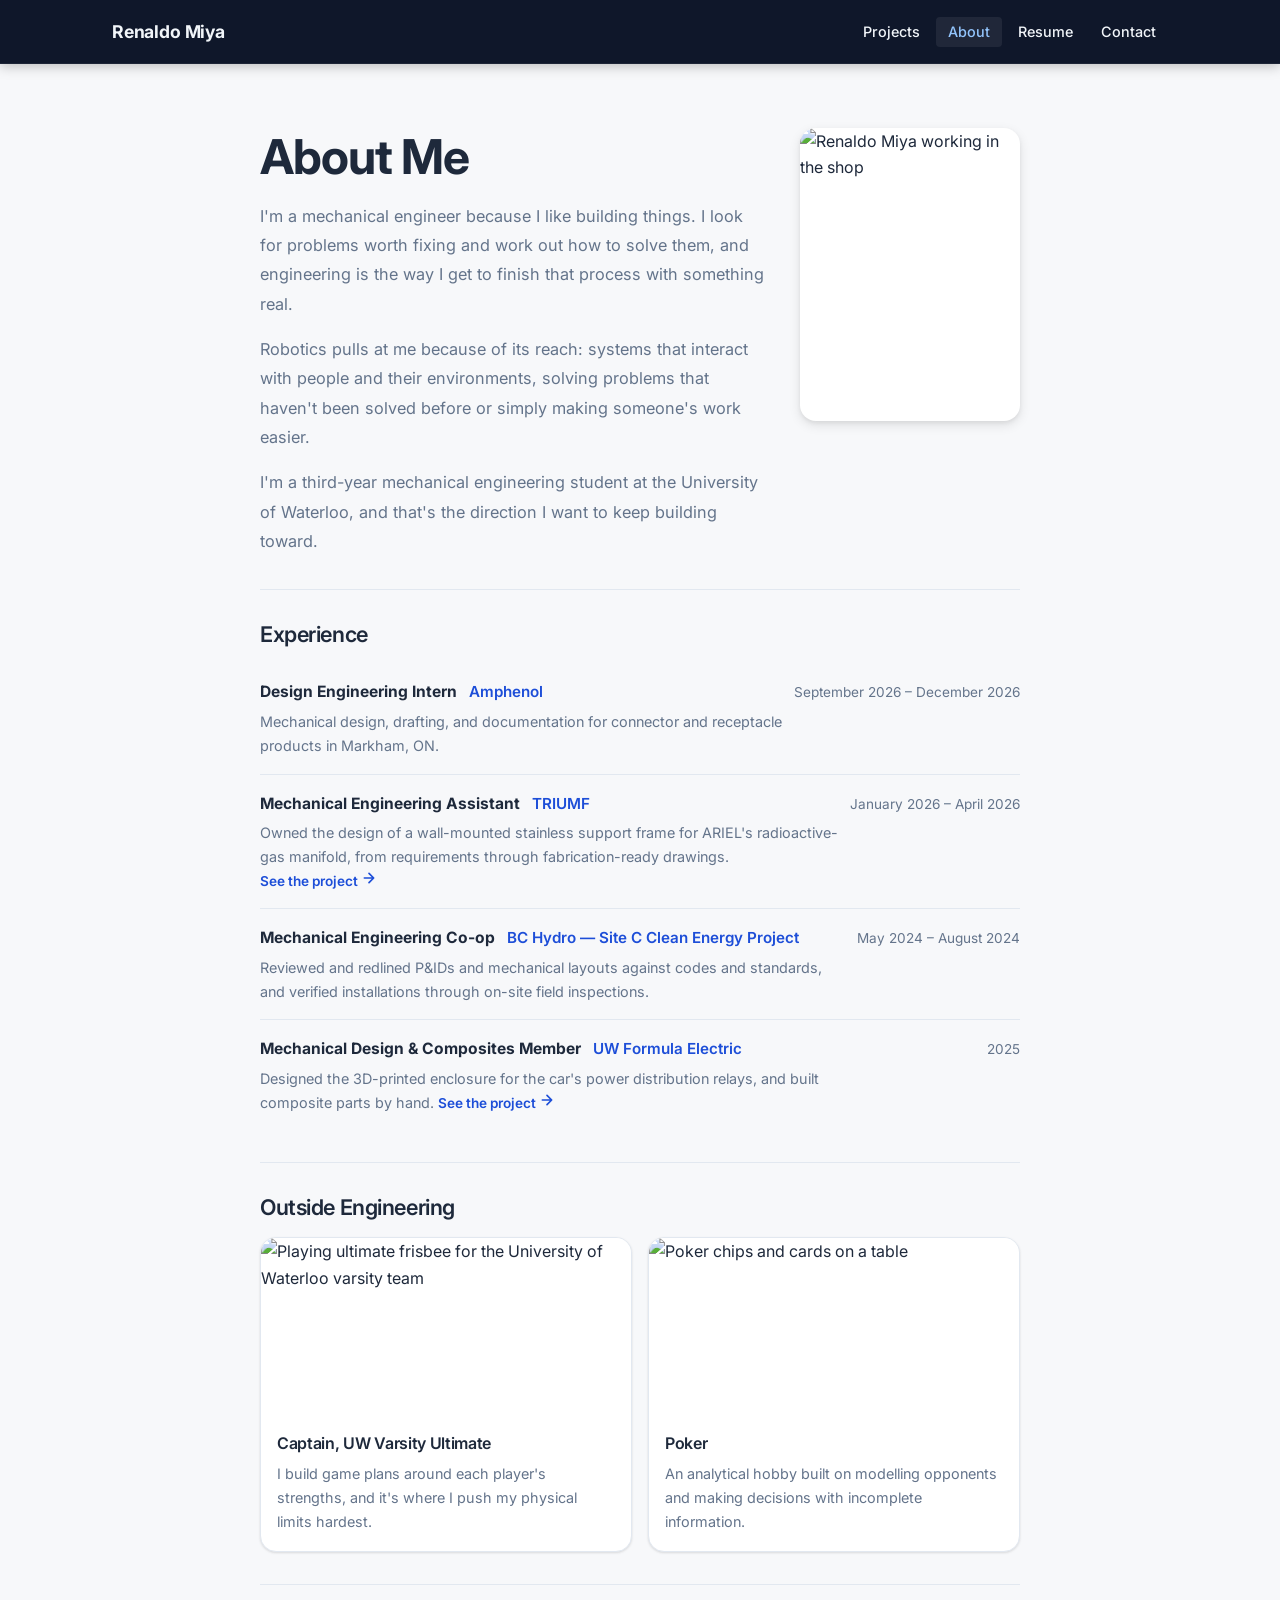
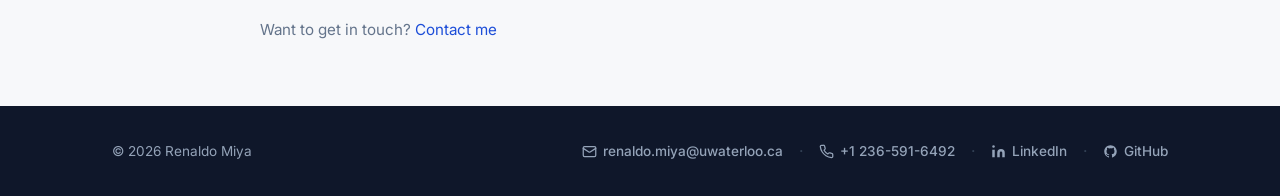
==== commit 63ad20b2: "Restore the contact page and simplify the home and about layouts Contact - contact.html is a real pa" ====
--- a/about.html
+++ b/about.html
@@ -21,6 +21,7 @@
           <li><a href="projects.html">Projects</a></li>
           <li><a href="about.html" class="active" aria-current="page">About</a></li>
           <li><a href="resume.html">Resume</a></li>
+          <li><a href="contact.html">Contact</a></li>
         </ul>
       </nav>
     </div>
@@ -29,183 +30,106 @@
   <main>
     <section class="section">
       <div class="container">
+        <div class="about-col">
 
-        <!-- INTRO -->
-        <div class="about-intro">
-          <div class="about-intro-text">
-            <h1>About Me</h1>
-            <p>I'm a mechanical engineer because I like building things. I look for problems worth fixing and work
-              out how to solve them, and engineering is the way I get to finish that process with something real.</p>
-            <p>Robotics pulls at me because of its reach: systems that interact with people and their environments,
-              solving problems that haven't been solved before or simply making someone's work easier.</p>
-            <p>I'm a third-year mechanical engineering student at the University of Waterloo, and that's the
-              direction I want to keep building toward.</p>
-          </div>
-          <div>
+          <!-- INTRO -->
+          <section class="about-block about-intro">
+            <div class="about-intro-text">
+              <h1>About Me</h1>
+              <p>I'm a mechanical engineer because I like building things. I look for problems worth fixing and work
+                out how to solve them, and engineering is the way I get to finish that process with something real.</p>
+              <p>Robotics pulls at me because of its reach: systems that interact with people and their environments,
+                solving problems that haven't been solved before or simply making someone's work easier.</p>
+              <p>I'm a third-year mechanical engineering student at the University of Waterloo, and that's the
+                direction I want to keep building toward.</p>
+            </div>
             <img src="images/about-photo.png" alt="Renaldo Miya working in the shop" class="about-photo" loading="lazy" />
-          </div>
-        </div>
+          </section>
 
-        <!-- EXPERIENCE -->
-        <div class="about-section">
-          <h2>Experience</h2>
-          <ul class="exp-list" role="list">
+          <!-- EXPERIENCE -->
+          <section class="about-block">
+            <h2>Experience</h2>
+            <ul class="exp-list" role="list">
 
-            <li>
-              <p class="exp-row">
-                <span class="exp-role">Design Engineering Intern</span>
-                <span class="exp-org">Amphenol</span>
-                <span class="exp-dates">September 2026 &ndash; December 2026</span>
-              </p>
-              <p class="exp-line">Mechanical design, drafting, and documentation for connector and receptacle products in Markham, ON.</p>
-            </li>
+              <li>
+                <p class="exp-row">
+                  <span class="exp-role">Design Engineering Intern</span>
+                  <span class="exp-org">Amphenol</span>
+                  <span class="exp-dates">September 2026 &ndash; December 2026</span>
+                </p>
+                <p class="exp-line">Mechanical design, drafting, and documentation for connector and receptacle products in Markham, ON.</p>
+              </li>
 
-            <li>
-              <p class="exp-row">
-                <span class="exp-role">Mechanical Engineering Assistant</span>
-                <span class="exp-org">TRIUMF</span>
-                <span class="exp-dates">January 2026 &ndash; April 2026</span>
-              </p>
-              <p class="exp-line">
-                Owned the design of a wall-mounted stainless support frame for ARIEL's radioactive-gas manifold,
-                from requirements through fabrication-ready drawings.
-                <a href="project-manifold.html" class="exp-link">See the project <svg width="16" height="16" viewBox="0 0 24 24" fill="none" stroke="currentColor" stroke-width="2.5" stroke-linecap="round" stroke-linejoin="round" aria-hidden="true"><path d="M5 12h14M12 5l7 7-7 7"/></svg></a>
-              </p>
-            </li>
+              <li>
+                <p class="exp-row">
+                  <span class="exp-role">Mechanical Engineering Assistant</span>
+                  <span class="exp-org">TRIUMF</span>
+                  <span class="exp-dates">January 2026 &ndash; April 2026</span>
+                </p>
+                <p class="exp-line">
+                  Owned the design of a wall-mounted stainless support frame for ARIEL's radioactive-gas manifold,
+                  from requirements through fabrication-ready drawings.
+                  <a href="project-manifold.html" class="exp-link">See the project <svg width="16" height="16" viewBox="0 0 24 24" fill="none" stroke="currentColor" stroke-width="2.5" stroke-linecap="round" stroke-linejoin="round" aria-hidden="true"><path d="M5 12h14M12 5l7 7-7 7"/></svg></a>
+                </p>
+              </li>
 
-            <li>
-              <p class="exp-row">
-                <span class="exp-role">Mechanical Engineering Co-op</span>
-                <span class="exp-org">BC Hydro &mdash; Site C Clean Energy Project</span>
-                <span class="exp-dates">May 2024 &ndash; August 2024</span>
-              </p>
-              <p class="exp-line">Reviewed and redlined P&amp;IDs and mechanical layouts against codes and standards, and verified installations through on-site field inspections.</p>
-            </li>
+              <li>
+                <p class="exp-row">
+                  <span class="exp-role">Mechanical Engineering Co-op</span>
+                  <span class="exp-org">BC Hydro &mdash; Site C Clean Energy Project</span>
+                  <span class="exp-dates">May 2024 &ndash; August 2024</span>
+                </p>
+                <p class="exp-line">Reviewed and redlined P&amp;IDs and mechanical layouts against codes and standards, and verified installations through on-site field inspections.</p>
+              </li>
 
-            <li>
-              <p class="exp-row">
-                <span class="exp-role">Mechanical Design &amp; Composites Member</span>
-                <span class="exp-org">UW Formula Electric</span>
-                <span class="exp-dates">2025</span>
-              </p>
-              <p class="exp-line">
-                Designed the 3D-printed enclosure for the car's power distribution relays, and built composite
-                parts by hand.
-                <a href="project-pdu.html" class="exp-link">See the project <svg width="16" height="16" viewBox="0 0 24 24" fill="none" stroke="currentColor" stroke-width="2.5" stroke-linecap="round" stroke-linejoin="round" aria-hidden="true"><path d="M5 12h14M12 5l7 7-7 7"/></svg></a>
-              </p>
-            </li>
+              <li>
+                <p class="exp-row">
+                  <span class="exp-role">Mechanical Design &amp; Composites Member</span>
+                  <span class="exp-org">UW Formula Electric</span>
+                  <span class="exp-dates">2025</span>
+                </p>
+                <p class="exp-line">
+                  Designed the 3D-printed enclosure for the car's power distribution relays, and built composite
+                  parts by hand.
+                  <a href="project-pdu.html" class="exp-link">See the project <svg width="16" height="16" viewBox="0 0 24 24" fill="none" stroke="currentColor" stroke-width="2.5" stroke-linecap="round" stroke-linejoin="round" aria-hidden="true"><path d="M5 12h14M12 5l7 7-7 7"/></svg></a>
+                </p>
+              </li>
 
-          </ul>
-          <p class="text-muted mt-md" style="font-size: 0.9rem;">
-            Full details, including education and technical skills, are on the <a href="resume.html">resume</a>.
-          </p>
-        </div>
+            </ul>
+          </section>
 
-        <!-- HOBBIES -->
-        <div class="about-section">
-          <h2>Hobbies &amp; Interests</h2>
+          <!-- OUTSIDE ENGINEERING -->
+          <section class="about-block">
+            <h2>Outside Engineering</h2>
+            <div class="hobby-grid">
 
-          <div class="project-block photo-right">
-            <div class="block-text">
-              <span class="block-label">Ultimate Frisbee</span>
-              <h3>Captain, UW Varsity Ultimate</h3>
-              <p>As captain of the varsity ultimate team, what I enjoy most is building game plans around each
-                player's strengths &mdash; a design problem in its own way. I'm competitive by nature, and it's where
-                I push my physical limits hardest.</p>
+              <article class="hobby-card">
+                <div class="hobby-card__img-wrap">
+                  <img src="images/hobby-ultimate.png" alt="Playing ultimate frisbee for the University of Waterloo varsity team" class="hobby-card__img" loading="lazy" />
+                </div>
+                <div class="hobby-card__body">
+                  <h3>Captain, UW Varsity Ultimate</h3>
+                  <p>I build game plans around each player's strengths, and it's where I push my physical limits hardest.</p>
+                </div>
+              </article>
+
+              <article class="hobby-card">
+                <div class="hobby-card__img-wrap">
+                  <img src="images/hobby-poker.png" alt="Poker chips and cards on a table" class="hobby-card__img" loading="lazy" />
+                </div>
+                <div class="hobby-card__body">
+                  <h3>Poker</h3>
+                  <p>An analytical hobby built on modelling opponents and making decisions with incomplete information.</p>
+                </div>
+              </article>
+
             </div>
-            <div class="block-photo">
-              <figure>
-                <img src="images/hobby-ultimate.png" alt="Playing ultimate frisbee for the University of Waterloo varsity team" loading="lazy" />
-              </figure>
-            </div>
-          </div>
+          </section>
 
-          <div class="project-block photo-left">
-            <div class="block-text">
-              <span class="block-label">Poker</span>
-              <h3>Strategy &amp; Analytical Thinking</h3>
-              <p>A casual home game with friends turned into a genuine analytical hobby: modelling how opponents
-                play, calculating odds, and finding the weaknesses in an approach. It's reasoning with incomplete
-                information, which is the same structured problem-solving that draws me to engineering.</p>
-            </div>
-            <div class="block-photo">
-              <figure>
-                <img src="images/hobby-poker.png" alt="Poker chips and cards on a table" loading="lazy" />
-              </figure>
-            </div>
-          </div>
+          <!-- CLOSING LINE -->
+          <p class="about-closing">Want to get in touch? <a href="contact.html">Contact me</a></p>
 
         </div>
-
-        <!-- CONTACT -->
-        <div class="about-section">
-          <h2>Get in Touch</h2>
-          <p class="text-muted">I'm seeking a Summer 2027 internship in mechanical design or robotics hardware, and I'm always happy to connect.</p>
-
-          <ul class="contact-list" role="list">
-
-            <li>
-              <a href="mailto:renaldo.miya@uwaterloo.ca" class="contact-item">
-                <div class="contact-item-icon" aria-hidden="true">
-                  <svg width="20" height="20" viewBox="0 0 24 24" fill="none" stroke="currentColor" stroke-width="2" stroke-linecap="round" stroke-linejoin="round"><rect x="2" y="4" width="20" height="16" rx="2"/><path d="m22 7-8.97 5.7a1.94 1.94 0 01-2.06 0L2 7"/></svg>
-                </div>
-                <div>
-                  <p class="contact-item-label">Email</p>
-                  <p class="contact-item-value">renaldo.miya@uwaterloo.ca</p>
-                </div>
-              </a>
-            </li>
-
-            <li>
-              <a href="tel:+12365916492" class="contact-item">
-                <div class="contact-item-icon" aria-hidden="true">
-                  <svg width="20" height="20" viewBox="0 0 24 24" fill="none" stroke="currentColor" stroke-width="2" stroke-linecap="round" stroke-linejoin="round"><path d="M22 16.92v3a2 2 0 01-2.18 2 19.79 19.79 0 01-8.63-3.07 19.5 19.5 0 01-6-6A19.79 19.79 0 012.12 4.18 2 2 0 014.11 2h3a2 2 0 012 1.72 12.84 12.84 0 00.7 2.81 2 2 0 01-.45 2.11L8.09 9.91a16 16 0 006 6l1.27-1.27a2 2 0 012.11-.45 12.84 12.84 0 002.81.7A2 2 0 0122 16.92z"/></svg>
-                </div>
-                <div>
-                  <p class="contact-item-label">Phone</p>
-                  <p class="contact-item-value">+1 236-591-6492</p>
-                </div>
-              </a>
-            </li>
-
-            <li>
-              <a href="https://www.linkedin.com/in/renaldo-miya/" target="_blank" rel="noopener noreferrer" class="contact-item">
-                <div class="contact-item-icon" aria-hidden="true">
-                  <svg width="20" height="20" viewBox="0 0 24 24" fill="currentColor"><path d="M16 8a6 6 0 016 6v7h-4v-7a2 2 0 00-2-2 2 2 0 00-2 2v7h-4v-7a6 6 0 016-6zM2 9h4v12H2z"/><circle cx="4" cy="4" r="2"/></svg>
-                </div>
-                <div>
-                  <p class="contact-item-label">LinkedIn</p>
-                  <p class="contact-item-value">linkedin.com/in/renaldo-miya</p>
-                </div>
-              </a>
-            </li>
-
-            <li>
-              <a href="https://github.com/renaldomiya" target="_blank" rel="noopener noreferrer" class="contact-item">
-                <div class="contact-item-icon" aria-hidden="true">
-                  <svg width="20" height="20" viewBox="0 0 24 24" fill="currentColor"><path fill-rule="evenodd" clip-rule="evenodd" d="M12 2C6.477 2 2 6.477 2 12c0 4.418 2.865 8.166 6.839 9.489.5.092.682-.217.682-.482 0-.237-.009-.868-.013-1.703-2.782.604-3.369-1.342-3.369-1.342-.454-1.155-1.11-1.463-1.11-1.463-.908-.62.069-.608.069-.608 1.003.07 1.531 1.03 1.531 1.03.892 1.529 2.341 1.087 2.91.831.092-.646.35-1.086.636-1.336-2.22-.253-4.555-1.11-4.555-4.943 0-1.091.39-1.984 1.029-2.683-.103-.253-.446-1.27.098-2.647 0 0 .84-.269 2.75 1.025A9.578 9.578 0 0112 6.836c.85.004 1.705.114 2.504.336 1.909-1.294 2.747-1.025 2.747-1.025.546 1.377.203 2.394.1 2.647.64.699 1.028 1.592 1.028 2.683 0 3.842-2.339 4.687-4.566 4.935.359.309.678.919.678 1.852 0 1.336-.012 2.415-.012 2.743 0 .267.18.578.688.48C19.138 20.163 22 16.418 22 12c0-5.523-4.477-10-10-10z"/></svg>
-                </div>
-                <div>
-                  <p class="contact-item-label">GitHub</p>
-                  <p class="contact-item-value">github.com/renaldomiya</p>
-                </div>
-              </a>
-            </li>
-
-          </ul>
-
-          <div class="about-cta">
-            <a href="assets/resume.pdf" class="btn btn-primary">
-              <svg width="16" height="16" viewBox="0 0 24 24" fill="none" stroke="currentColor" stroke-width="2.5" stroke-linecap="round" stroke-linejoin="round" aria-hidden="true"><path d="M21 15v4a2 2 0 01-2 2H5a2 2 0 01-2-2v-4"/><polyline points="7 10 12 15 17 10"/><line x1="12" y1="15" x2="12" y2="3"/></svg>
-              Resume (PDF)
-            </a>
-            <a href="projects.html" class="about-cta-link">
-              See the projects
-              <svg width="16" height="16" viewBox="0 0 24 24" fill="none" stroke="currentColor" stroke-width="2.5" stroke-linecap="round" stroke-linejoin="round" aria-hidden="true"><path d="M5 12h14M12 5l7 7-7 7"/></svg>
-            </a>
-          </div>
-        </div>
-
       </div>
     </section>
   </main>
--- a/style.css
+++ b/style.css
@@ -130,15 +130,6 @@
   color: #fff;
 }
 
-.btn-outline {
-  background: transparent;
-  color: var(--color-accent);
-  border-color: var(--color-accent);
-}
-.btn-outline:hover {
-  background: var(--color-accent-light);
-}
-
 /* ============================================================
    HEADER & NAVIGATION
    ============================================================ */
@@ -192,12 +183,31 @@
   text-decoration: none;
 }
 
-/* Three links fit inline at every width, so the nav needs no JavaScript */
+/* The nav needs no JavaScript: the links stay inline, and on small phones
+   they wrap onto a second row rather than overflowing the viewport. */
 @media (max-width: 560px) {
   .nav-inner { gap: var(--space-sm); }
   .nav-logo  { font-size: 1rem; }
   .nav-links { gap: 0; }
   .nav-links a { padding: 0.4rem 0.5rem; font-size: 0.85rem; }
+}
+
+@media (max-width: 440px) {
+  .site-header { height: auto; }
+
+  .nav-inner {
+    flex-direction: column;
+    align-items: flex-start;
+    gap: 0.25rem;
+    padding-block: 0.5rem;
+  }
+
+  .nav-links {
+    width: 100%;
+    justify-content: space-between;
+  }
+
+  .nav-links a { padding: 0.35rem 0.4rem; }
 }
 
 /* ============================================================
@@ -256,22 +266,33 @@
 }
 
 /* ============================================================
-   HOME — HERO
+   HOME — INTRO
    ============================================================ */
 .hero {
   background: var(--color-surface);
-  padding-block: var(--space-xl);
+  padding-block: var(--space-lg);
   border-bottom: 1px solid var(--color-border);
 }
 
-.hero-inner {
-  display: grid;
-  grid-template-columns: 1fr auto;
-  gap: var(--space-xl);
-  align-items: center;
-}
-
-.hero-content { max-width: 580px; }
+/* Avatar sits beside the name; the rest of the intro runs full width */
+.intro-head {
+  display: flex;
+  align-items: center;
+  gap: var(--space-md);
+  margin-bottom: var(--space-md);
+}
+
+.intro-avatar {
+  width: 120px;
+  height: 120px;
+  flex-shrink: 0;
+  border-radius: 50%;
+  object-fit: cover;
+  object-position: center top;
+  border: 3px solid var(--color-accent-light);
+  box-shadow: var(--shadow-md);
+  display: block;
+}
 
 .hero-eyebrow {
   display: inline-flex;
@@ -285,195 +306,58 @@
   background: var(--color-accent-light);
   border-radius: 100px;
   padding: 0.3rem 0.9rem;
+  margin-bottom: var(--space-sm);
+}
+
+.hero-headline { margin-bottom: 0; }
+
+.hero-intro {
+  color: var(--color-text-muted);
+  font-size: 1.05rem;
   margin-bottom: var(--space-md);
-}
-
-.hero-headline {
-  margin-bottom: var(--space-md);
-}
-
-.hero-intro {
-  color: var(--color-text-muted);
-  font-size: 1.05rem;
-  margin-bottom: var(--space-lg);
-  max-width: 55ch;
+  max-width: 62ch;
 }
 
 .hero-seeking {
   display: inline-block;
-  margin-bottom: var(--space-lg);
   padding: 0.55rem 0.9rem;
   border-left: 3px solid var(--color-accent);
   border-radius: 0 var(--radius-md) var(--radius-md) 0;
   background: var(--color-accent-light);
   color: var(--color-text);
   font-size: 0.95rem;
-}
-
-.hero-cta { display: flex; gap: var(--space-md); flex-wrap: wrap; }
-
-/* Headshot */
-.hero-photo-wrap {
-  flex-shrink: 0;
-}
-
-.hero-photo {
-  display: block;
-  width: 390px;
-  height: 390px;
-  border-radius: 20px;
-  object-fit: cover;
-  object-position: center top;
-  box-shadow: 0 20px 48px rgba(0,0,0,.15), 0 4px 12px rgba(0,0,0,.08);
-}
-
-.hero-photo-placeholder {
-  width: 390px;
-  height: 390px;
-  border-radius: 20px;
-  background: #ffffff;
-  display: flex;
-  flex-direction: column;
-  align-items: center;
-  justify-content: center;
-  color: var(--color-text-muted);
-  font-size: 0.8rem;
-  font-weight: 500;
-  gap: var(--space-sm);
-  box-shadow: 0 20px 48px rgba(0,0,0,.15), 0 4px 12px rgba(0,0,0,.08);
-  border: 3px solid var(--color-accent-light);
-}
-
-.hero-photo-placeholder svg { opacity: .4; }
-
-@media (max-width: 720px) {
-  .hero-inner {
-    grid-template-columns: 1fr;
-    gap: var(--space-lg);
+}@media (max-width: 560px) {
+  .intro-head { gap: var(--space-sm); }
+  .intro-avatar { width: 88px; height: 88px; }
+
+  /* Keeps the eyebrow beside the avatar to two lines instead of four */
+  .hero-eyebrow {
+    font-size: 0.65rem;
+    letter-spacing: 0.06em;
+    padding: 0.25rem 0.6rem;
   }
-
-  .hero-photo-wrap {
-    order: -1;
-    display: flex;
-    justify-content: center;
-  }
-
-  .hero-photo,
-  .hero-photo-placeholder {
-    width: 270px;
-    height: 270px;
-  }
-
-  .hero { padding-block: var(--space-xl); }
+}
+
+/* ============================================================
+   HOME — CONTACT BAND
+   ============================================================ */
+.contact-band {
+  background: var(--color-surface);
+  border-top: 1px solid var(--color-border);
+  padding-block: var(--space-xl);
+  text-align: center;
+}
+
+.contact-band__line {
+  font-size: 1.15rem;
+  font-weight: 600;
+  color: var(--color-text);
+  margin-bottom: var(--space-md);
 }
 
 /* ============================================================
    HOME — PREVIEW CARDS
    ============================================================ */
-.preview-section {
-  background: var(--color-bg);
-}
-
-.preview-section .section-header {
-  text-align: center;
-  margin-bottom: var(--space-lg);
-}
-
-.preview-section .section-header p {
-  color: var(--color-text-muted);
-  margin-inline: auto;
-  margin-top: 0.5rem;
-}
-
-.cards-grid {
-  display: grid;
-  grid-template-columns: repeat(3, 1fr);
-  gap: var(--space-md);
-}
-
-.card {
-  background: var(--color-surface);
-  border: 1px solid var(--color-border);
-  border-radius: var(--radius-lg);
-  padding: var(--space-lg);
-  display: flex;
-  flex-direction: column;
-  gap: var(--space-md);
-  box-shadow: var(--shadow-sm);
-  transition: box-shadow 0.2s, transform 0.2s, border-color 0.2s;
-  text-decoration: none;
-  color: inherit;
-}
-
-.card:hover {
-  box-shadow: var(--shadow-md);
-  transform: translateY(-3px);
-  border-color: var(--color-accent);
-  text-decoration: none;
-  color: inherit;
-}
-
-.card-icon {
-  width: 44px;
-  height: 44px;
-  border-radius: var(--radius-md);
-  background: var(--color-accent-light);
-  display: flex;
-  align-items: center;
-  justify-content: center;
-  flex-shrink: 0;
-}
-
-.card-icon svg { color: var(--color-accent); }
-
-.card h3 { font-size: 1.1rem; }
-
-.card p {
-  color: var(--color-text-muted);
-  font-size: 0.9rem;
-  flex: 1;
-  max-width: none;
-}
-
-.card-arrow {
-  display: inline-flex;
-  align-items: center;
-  gap: 4px;
-  font-size: 0.85rem;
-  font-weight: 600;
-  color: var(--color-accent);
-  margin-top: auto;
-}
-
-@media (max-width: 800px) {
-  .cards-grid { grid-template-columns: repeat(2, 1fr); }
-}
-
-@media (max-width: 520px) {
-  .cards-grid { grid-template-columns: 1fr; }
-}
-
-/* ============================================================
-   SECTION DIVIDER
-   ============================================================ */
-.divider {
-  border: none;
-  border-top: 1px solid var(--color-border);
-  margin-block: 0;
-}
-
-/* ============================================================
-   PAGE HERO (for inner pages)
-   ============================================================ */
-.page-hero {
-  background: var(--color-nav-bg);
-  color: var(--color-nav-text);
-  padding-block: var(--space-xl);
-  border-bottom: 1px solid rgba(255,255,255,.06);
-}
-
-.page-hero h1 { color: #fff; margin-bottom: 0.5rem; }
-.page-hero p  { color: var(--color-footer-text); max-width: 60ch; }
 
 /* ============================================================
    UTILITIES
@@ -488,75 +372,6 @@
 /* ============================================================
    PROJECT TILE GRID
    ============================================================ */
-.projects-grid {
-  display: grid;
-  grid-template-columns: repeat(3, 1fr);
-  gap: var(--space-md);
-}
-
-@media (max-width: 800px) {
-  .projects-grid { grid-template-columns: repeat(2, 1fr); }
-}
-@media (max-width: 500px) {
-  .projects-grid { grid-template-columns: 1fr; }
-}
-
-.project-tile {
-  display: block;
-  text-decoration: none;
-  color: inherit;
-  background: var(--color-surface);
-  border: 1px solid var(--color-border);
-  border-radius: var(--radius-lg);
-  overflow: hidden;
-  box-shadow: var(--shadow-sm);
-  transition: transform 0.2s, box-shadow 0.2s, border-color 0.2s;
-}
-
-.project-tile:hover {
-  transform: translateY(-4px);
-  box-shadow: var(--shadow-md);
-  border-color: var(--color-accent);
-  text-decoration: none;
-  color: inherit;
-}
-
-.project-tile__img-wrap {
-  width: 100%;
-  height: 210px;
-  overflow: hidden;
-  background: #ffffff;
-}
-
-.project-tile__img {
-  width: 100%;
-  height: 100%;
-  object-fit: cover;
-  display: block;
-  transition: transform 0.35s ease;
-}
-
-.project-tile:hover .project-tile__img {
-  transform: scale(1.04);
-}
-
-.project-tile__info {
-  padding: var(--space-md);
-  border-top: 1px solid var(--color-border);
-}
-
-.project-tile__info h3 {
-  font-size: 0.975rem;
-  margin-bottom: 4px;
-  line-height: 1.35;
-}
-
-.project-tile__subtitle {
-  color: var(--color-text-muted);
-  font-size: 0.82rem;
-  max-width: none;
-  margin: 0;
-}
 
 /* ============================================================
    BACK LINK
@@ -683,9 +498,7 @@
   max-height: 320px;
   height: auto;
   object-fit: contain;
-}
-
-@media (max-width: 720px) {
+}@media (max-width: 720px) {
   .block-photo--portrait {
     justify-content: flex-start;
   }
@@ -724,9 +537,7 @@
   display: flex;
   justify-content: flex-start;
   padding-top: var(--space-xl);
-}
-
-@media (max-width: 720px) {
+}@media (max-width: 720px) {
   .project-block {
     grid-template-columns: 1fr;
     gap: var(--space-lg);
@@ -787,9 +598,7 @@
 
 /* Phone browsers render a blank viewer instead of the PDF, so the embed is
    replaced there by a button that opens it in the device's own viewer. */
-.resume-mobile-open { display: none; }
-
-@media (max-width: 640px) {
+.resume-mobile-open { display: none; }@media (max-width: 640px) {
   .resume-embed { display: none; }
 
   .resume-mobile-open {
@@ -809,25 +618,36 @@
 
 /* ============================================================
    ABOUT PAGE
-   ============================================================ */
+   Every section shares one centred column, so text, lists, and
+   images line up on the same left and right edges.
+   ============================================================ */
+.about-col {
+  max-width: 760px;
+  margin-inline: auto;
+}
+
+.about-block { padding-block: var(--space-lg); }
+.about-block:first-child { padding-top: 0; }
+
+/* A single thin divider between sections */
+.about-block + .about-block { border-top: 1px solid var(--color-border); }
+
 .about-intro {
   display: grid;
-  grid-template-columns: 1fr 260px;
-  gap: var(--space-xl);
+  grid-template-columns: 1fr 220px;
+  gap: var(--space-lg);
   align-items: start;
-  padding-bottom: var(--space-xl);
-  border-bottom: 1px solid var(--color-border);
-}
-
-.about-intro-text h1 {
-  margin-bottom: var(--space-md);
-}
+}
+
+.about-intro-text h1 { margin-bottom: var(--space-md); }
 
 .about-intro-text p {
   color: var(--color-text-muted);
-  line-height: 1.85;
+  line-height: 1.8;
   font-size: 1.02rem;
 }
+
+.about-intro-text p + p { margin-top: var(--space-md); }
 
 .about-photo {
   display: block;
@@ -836,34 +656,21 @@
   object-fit: cover;
   object-position: center top;
   border-radius: var(--radius-lg);
-  box-shadow: var(--shadow-lg);
+  box-shadow: var(--shadow-md);
   background: #ffffff;
-  overflow: hidden;
-}
-
-.about-section {
-  padding-block: var(--space-xl);
-  border-bottom: 1px solid var(--color-border);
-}
-
-.about-section h2 {
+}
+
+.about-block h2 {
   font-size: 1.35rem;
-  margin-bottom: var(--space-md);
-}
-
-.about-section p {
-  color: var(--color-text-muted);
-  line-height: 1.85;
-  font-size: 1.02rem;
-  max-width: 72ch;
-}
-
-/* Hobby cards */
+  margin-bottom: var(--space-sm);
+}
+
+/* Two equal cards, side by side */
 .hobby-grid {
   display: grid;
-  grid-template-columns: repeat(3, 1fr);
+  grid-template-columns: repeat(2, 1fr);
   gap: var(--space-md);
-  margin-top: var(--space-lg);
+  margin-top: var(--space-md);
 }
 
 .hobby-card {
@@ -878,7 +685,7 @@
 
 .hobby-card__img-wrap {
   width: 100%;
-  height: 160px;
+  height: 180px;
   overflow: hidden;
   background: #ffffff;
   flex-shrink: 0;
@@ -903,69 +710,37 @@
 
 .hobby-card__body p {
   color: var(--color-text-muted);
-  font-size: 0.875rem;
-  line-height: 1.75;
+  font-size: 0.9rem;
+  line-height: 1.7;
+}
+
+.about-closing {
   max-width: none;
-}
-
-/* Closing CTA */
-.about-cta-section {
-  padding-top: var(--space-xl);
-}
-
-.about-cta-section p {
-  color: var(--color-text-muted);
-  font-size: 1.02rem;
-  line-height: 1.75;
-  max-width: 68ch;
-  margin-bottom: var(--space-lg);
-}
-
-.about-cta {
-  display: flex;
-  align-items: center;
-  gap: var(--space-md);
-  flex-wrap: wrap;
-}
-
-.about-cta-link {
-  font-size: 0.9rem;
-  font-weight: 600;
-  color: var(--color-text-muted);
-  text-decoration: none;
-  display: inline-flex;
-  align-items: center;
-  gap: 5px;
-  transition: color 0.15s;
-}
-
-.about-cta-link:hover { color: var(--color-accent); text-decoration: none; }
-
-@media (max-width: 740px) {
-  .about-intro {
-    grid-template-columns: 1fr;
-  }
-
+  padding-top: var(--space-lg);
+  border-top: 1px solid var(--color-border);
+  color: var(--color-text-muted);
+  font-size: 0.95rem;
+}@media (max-width: 680px) {
+  .about-intro { grid-template-columns: 1fr; }
+
+  /* Photo above the text on mobile */
   .about-intro .about-photo {
+    order: -1;
     width: 180px;
     aspect-ratio: 1;
     margin-inline: auto;
   }
-}
-
-@media (max-width: 700px) {
+
   .hobby-grid { grid-template-columns: 1fr; }
 }
 
-@media (max-width: 500px) and (min-width: 401px) {
-  .hobby-grid { grid-template-columns: repeat(2, 1fr); }
-}
-
 /* ============================================================
    CONTACT PAGE
    ============================================================ */
 .contact-wrap {
-  max-width: 560px;
+  max-width: 900px;
+  margin-inline: auto;
+  text-align: center;
 }
 
 .contact-intro {
@@ -974,19 +749,23 @@
   line-height: 1.75;
   margin-top: var(--space-md);
   margin-bottom: var(--space-xl);
-}
-
+  margin-inline: auto;
+  max-width: 60ch;
+}
+
+/* One row on desktop, stacked on mobile */
 .contact-list {
-  display: flex;
-  flex-direction: column;
-  gap: var(--space-sm);
-  margin-bottom: var(--space-xl);
+  display: grid;
+  grid-template-columns: repeat(3, 1fr);
+  gap: var(--space-md);
+  text-align: left;
 }
 
 .contact-item {
   display: flex;
   align-items: center;
   gap: var(--space-md);
+  height: 100%;
   background: var(--color-surface);
   border: 1px solid var(--color-border);
   border-radius: var(--radius-md);
@@ -1027,14 +806,17 @@
 }
 
 .contact-item-value {
-  font-size: 0.975rem;
+  font-size: 0.82rem;
   font-weight: 600;
   color: var(--color-text);
-}
-
-.contact-closing {
-  color: var(--color-text-muted);
-  font-size: 0.9rem;
+  line-height: 1.5;
+  overflow-wrap: break-word;
+}
+
+@media (max-width: 820px) {
+  .contact-item-value { font-size: 0.95rem; }
+}@media (max-width: 820px) {
+  .contact-list { grid-template-columns: 1fr; }
 }
 
 /* ============================================================
@@ -1344,6 +1126,7 @@
 
 .exp-row {
   display: flex;
+  max-width: none;
   flex-wrap: wrap;
   align-items: baseline;
   gap: 0.25rem 0.75rem;
@@ -1371,9 +1154,7 @@
   line-height: 1.65;
 }
 
-.exp-link { font-size: 0.85rem; font-weight: 600; white-space: nowrap; }
-
-@media (max-width: 560px) {
+.exp-link { font-size: 0.85rem; font-weight: 600; white-space: nowrap; }@media (max-width: 560px) {
   .exp-dates { margin-left: 0; width: 100%; }
 }
 
@@ -1395,32 +1176,14 @@
 @media print {
   .site-header,
   .site-footer,
-  .resume-page-top > h1,
-  .resume-page-top > .btn { display: none; }
+  .resume-page-top > .btn,
+  .resume-note,
+  .resume-mobile-open,
+  .resume-fallback-link { display: none; }
 
   .resume-page-top { margin: 0; }
-
+  .section { padding-block: 0; }
   body { background: #fff; }
 
-  .resume-card {
-    box-shadow: none;
-    border: none;
-    border-radius: 0;
-    padding: 0;
-    max-width: 100%;
-  }
-
-  .section { padding-block: 0; }
-
-  .resume-name  { font-size: 1.5rem; }
-  .resume-entry li,
-  .resume-entry-role,
-  .resume-entry-org,
-  .resume-entry-dates { color: #000; }
-  .resume-section-title { color: #000; }
-  .resume-contact a { color: #000; }
-  .resume-skill { border-color: #ccc; color: #333; background: none; }
-  .resume-section { border-top-color: #ccc; }
-
   a[href]::after { content: none; }
 }
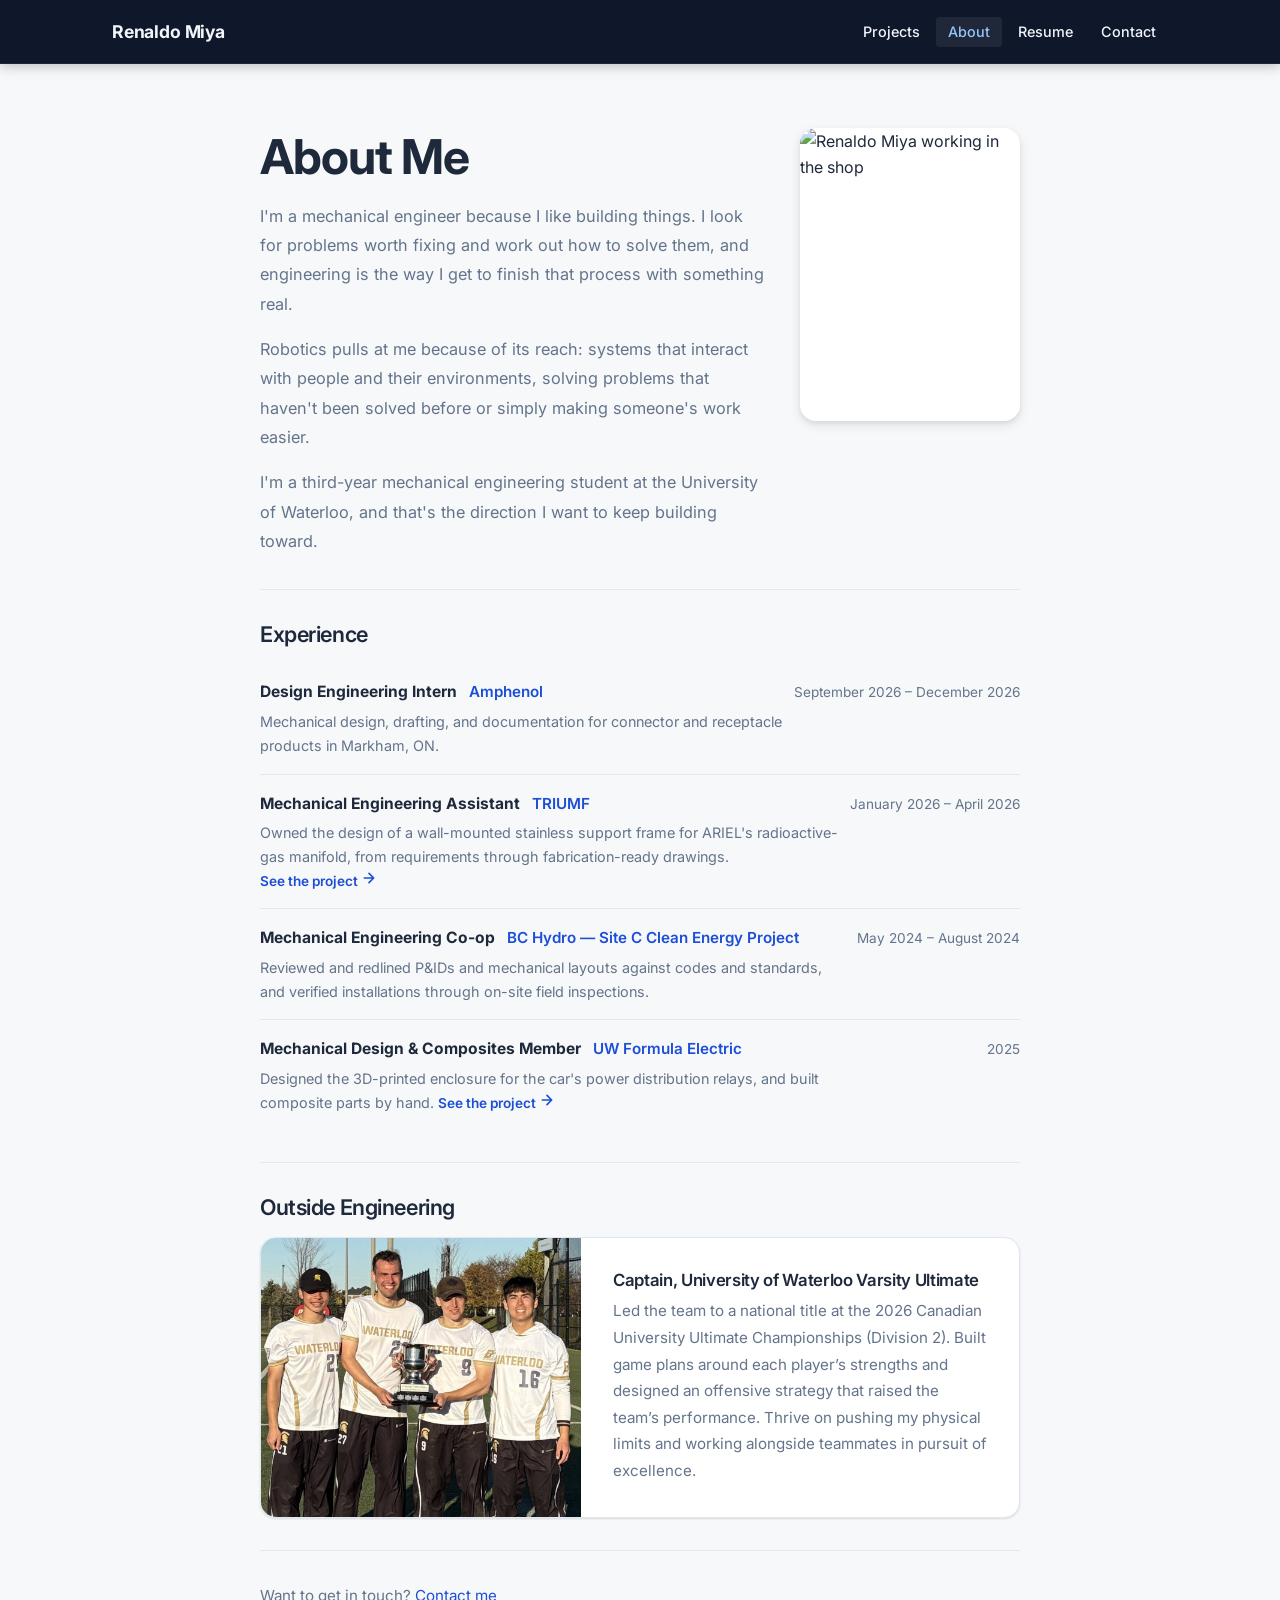
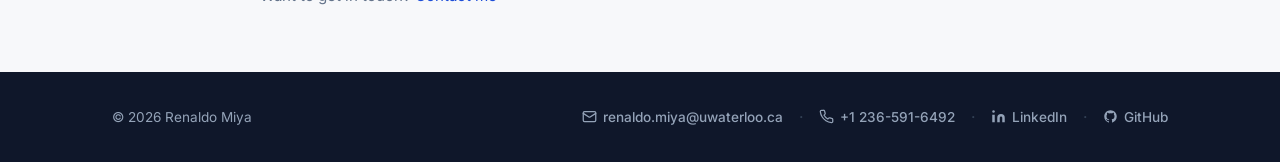
==== commit 57733cfd: "Replace the two hobby cards with a single ultimate feature card - Removes the Poker card; Outside En" ====
--- a/about.html
+++ b/about.html
@@ -101,29 +101,18 @@
           <!-- OUTSIDE ENGINEERING -->
           <section class="about-block">
             <h2>Outside Engineering</h2>
-            <div class="hobby-grid">
-
-              <article class="hobby-card">
-                <div class="hobby-card__img-wrap">
-                  <img src="images/hobby-ultimate.png" alt="Playing ultimate frisbee for the University of Waterloo varsity team" class="hobby-card__img" loading="lazy" />
-                </div>
-                <div class="hobby-card__body">
-                  <h3>Captain, UW Varsity Ultimate</h3>
-                  <p>I build game plans around each player's strengths, and it's where I push my physical limits hardest.</p>
-                </div>
-              </article>
-
-              <article class="hobby-card">
-                <div class="hobby-card__img-wrap">
-                  <img src="images/hobby-poker.png" alt="Poker chips and cards on a table" class="hobby-card__img" loading="lazy" />
-                </div>
-                <div class="hobby-card__body">
-                  <h3>Poker</h3>
-                  <p>An analytical hobby built on modelling opponents and making decisions with incomplete information.</p>
-                </div>
-              </article>
-
-            </div>
+            <article class="about-feature">
+              <img src="images/ultimate-nationals.jpg"
+                   alt="Four University of Waterloo ultimate players holding the national championship trophy on the field"
+                   class="about-feature__img" loading="lazy" />
+              <div class="about-feature__body">
+                <h3>Captain, University of Waterloo Varsity Ultimate</h3>
+                <p>Led the team to a national title at the 2026 Canadian University Ultimate Championships
+                  (Division 2). Built game plans around each player&rsquo;s strengths and designed an offensive
+                  strategy that raised the team&rsquo;s performance. Thrive on pushing my physical limits and
+                  working alongside teammates in pursuit of excellence.</p>
+              </div>
+            </article>
           </section>
 
           <!-- CLOSING LINE -->
--- a/style.css
+++ b/style.css
@@ -266,7 +266,7 @@
 }
 
 /* ============================================================
-   HOME — INTRO
+   HOME — HERO
    ============================================================ */
 .hero {
   background: var(--color-surface);
@@ -274,25 +274,16 @@
   border-bottom: 1px solid var(--color-border);
 }
 
-/* Avatar sits beside the name; the rest of the intro runs full width */
-.intro-head {
-  display: flex;
-  align-items: center;
-  gap: var(--space-md);
-  margin-bottom: var(--space-md);
-}
-
-.intro-avatar {
-  width: 120px;
-  height: 120px;
-  flex-shrink: 0;
-  border-radius: 50%;
-  object-fit: cover;
-  object-position: center top;
-  border: 3px solid var(--color-accent-light);
-  box-shadow: var(--shadow-md);
-  display: block;
-}
+/* Photo and text sit as one centred group */
+.hero-inner {
+  display: flex;
+  justify-content: center;
+  align-items: center;
+  gap: 40px;
+}
+
+/* The group is centred; the text inside stays left-aligned */
+.hero-content { max-width: 560px; }
 
 .hero-eyebrow {
   display: inline-flex;
@@ -309,55 +300,83 @@
   margin-bottom: var(--space-sm);
 }
 
-.hero-headline { margin-bottom: 0; }
+.hero-headline { margin-bottom: var(--space-sm); }
 
 .hero-intro {
   color: var(--color-text-muted);
   font-size: 1.05rem;
   margin-bottom: var(--space-md);
-  max-width: 62ch;
+  max-width: 58ch;
 }
 
 .hero-seeking {
-  display: inline-block;
-  padding: 0.55rem 0.9rem;
-  border-left: 3px solid var(--color-accent);
-  border-radius: 0 var(--radius-md) var(--radius-md) 0;
-  background: var(--color-accent-light);
-  color: var(--color-text);
+  color: var(--color-text-muted);
   font-size: 0.95rem;
-}@media (max-width: 560px) {
-  .intro-head { gap: var(--space-sm); }
-  .intro-avatar { width: 88px; height: 88px; }
-
-  /* Keeps the eyebrow beside the avatar to two lines instead of four */
-  .hero-eyebrow {
-    font-size: 0.65rem;
-    letter-spacing: 0.06em;
-    padding: 0.25rem 0.6rem;
+}
+
+/* Headshot */
+.hero-photo-wrap { flex-shrink: 0; }
+
+.hero-photo {
+  display: block;
+  width: 280px;
+  flex-shrink: 0;
+  aspect-ratio: 3 / 4;
+  border-radius: 20px;
+  object-fit: cover;
+  object-position: center top;
+  box-shadow: 0 20px 48px rgba(0,0,0,.15), 0 4px 12px rgba(0,0,0,.08);
+}
+
+@media (max-width: 767px) {
+  /* Photo above the text, the stack centred */
+  .hero-inner {
+    flex-direction: column;
+    align-items: center;
+    gap: var(--space-md);
   }
-}
-
-/* ============================================================
-   HOME — CONTACT BAND
-   ============================================================ */
-.contact-band {
+
+  .hero-photo { width: min(60vw, 300px); }
+
+  .hero-content {
+    width: 100%;
+    max-width: 420px;
+  }
+}
+
+/* ============================================================
+   HOME — PROJECTS CTA ROW
+   Sits directly under the grid and shares its edges.
+   ============================================================ */
+.projects-cta {
+  display: flex;
+  align-items: center;
+  justify-content: space-between;
+  flex-wrap: wrap;
+  gap: var(--space-md);
+  margin-top: var(--space-lg);
+  padding: var(--space-md) var(--space-lg);
   background: var(--color-surface);
-  border-top: 1px solid var(--color-border);
-  padding-block: var(--space-xl);
-  text-align: center;
-}
-
-.contact-band__line {
-  font-size: 1.15rem;
+  border: 1px solid var(--color-border);
+  border-radius: var(--radius-lg);
+  box-shadow: var(--shadow-sm);
+}
+
+/* Overrides the global p max-width, which would otherwise size this line */
+.projects-cta__line {
+  max-width: none;
+  font-size: 1.05rem;
   font-weight: 600;
   color: var(--color-text);
-  margin-bottom: var(--space-md);
-}
-
-/* ============================================================
-   HOME — PREVIEW CARDS
-   ============================================================ */
+}
+
+@media (max-width: 640px) {
+  .projects-cta {
+    flex-direction: column;
+    align-items: flex-start;
+    padding: var(--space-md);
+  }
+}
 
 /* ============================================================
    UTILITIES
@@ -368,10 +387,6 @@
 .mt-sm { margin-top: var(--space-sm); }
 .mt-md { margin-top: var(--space-md); }
 .mt-lg { margin-top: var(--space-lg); }
-
-/* ============================================================
-   PROJECT TILE GRID
-   ============================================================ */
 
 /* ============================================================
    BACK LINK
@@ -665,53 +680,45 @@
   margin-bottom: var(--space-sm);
 }
 
-/* Two equal cards, side by side */
-.hobby-grid {
+/* One activity, so it gets a single wide card: photo panel beside the text */
+.about-feature {
   display: grid;
-  grid-template-columns: repeat(2, 1fr);
-  gap: var(--space-md);
+  grid-template-columns: 320px minmax(0, 1fr);
+  align-items: stretch;
   margin-top: var(--space-md);
-}
-
-.hobby-card {
   background: var(--color-surface);
   border: 1px solid var(--color-border);
   border-radius: var(--radius-lg);
+  box-shadow: var(--shadow-sm);
   overflow: hidden;
-  box-shadow: var(--shadow-sm);
-  display: flex;
-  flex-direction: column;
-}
-
-.hobby-card__img-wrap {
-  width: 100%;
-  height: 180px;
-  overflow: hidden;
-  background: #ffffff;
-  flex-shrink: 0;
-}
-
-.hobby-card__img {
+}
+
+.about-feature__img {
   width: 100%;
   height: 100%;
+  min-height: 240px;
   object-fit: cover;
+  object-position: center;
   display: block;
 }
 
-.hobby-card__body {
-  padding: var(--space-md);
-  flex: 1;
-}
-
-.hobby-card__body h3 {
-  font-size: 1rem;
+.about-feature__body {
+  display: flex;
+  flex-direction: column;
+  justify-content: center;
+  padding: var(--space-lg);
+}
+
+.about-feature__body h3 {
+  font-size: 1.05rem;
   margin-bottom: var(--space-sm);
 }
 
-.hobby-card__body p {
-  color: var(--color-text-muted);
-  font-size: 0.9rem;
-  line-height: 1.7;
+.about-feature__body p {
+  color: var(--color-text-muted);
+  font-size: 0.95rem;
+  line-height: 1.75;
+  max-width: none;
 }
 
 .about-closing {
@@ -731,7 +738,11 @@
     margin-inline: auto;
   }
 
-  .hobby-grid { grid-template-columns: 1fr; }
+  .about-feature { grid-template-columns: minmax(0, 1fr); }
+
+  .about-feature__img { aspect-ratio: 4 / 3; height: auto; }
+
+  .about-feature__body { padding: var(--space-md); }
 }
 
 /* ============================================================
@@ -955,6 +966,12 @@
   margin-bottom: var(--space-xl);
 }
 
+/* A strip inside a section sits closer to the prose that follows it */
+.block-text .results-strip {
+  margin-top: var(--space-sm);
+  margin-bottom: var(--space-md);
+}
+
 .result-stat {
   background: var(--color-surface);
   border: 1px solid var(--color-border);
@@ -1061,6 +1078,69 @@
   font-style: italic;
 }
 
+/* Worked calculation steps */
+.calc-list {
+  list-style: none;
+  counter-reset: calcstep;
+  display: flex;
+  flex-direction: column;
+  gap: var(--space-md);
+  margin-top: var(--space-md);
+  margin-bottom: var(--space-lg);
+}
+
+.calc-list li {
+  counter-increment: calcstep;
+  position: relative;
+  padding: var(--space-md);
+  /* The badge sits in the left padding, so the right padding matches it
+     (gutter + badge + gap) and the frame ends up centred on the text. */
+  padding-left: calc(var(--space-md) + 2.25rem);
+  padding-right: calc(var(--space-md) + 2.25rem);
+  background: var(--color-surface);
+  border: 1px solid var(--color-border);
+  border-radius: var(--radius-md);
+  box-shadow: var(--shadow-sm);
+}
+
+.calc-list li::before {
+  content: counter(calcstep);
+  position: absolute;
+  left: var(--space-md);
+  top: var(--space-md);
+  width: 1.6rem;
+  height: 1.6rem;
+  display: grid;
+  place-items: center;
+  border-radius: 50%;
+  background: var(--color-accent-light);
+  color: var(--color-accent);
+  font-size: 0.75rem;
+  font-weight: 700;
+}
+
+.calc-step__name {
+  font-size: 0.95rem;
+  font-weight: 700;
+  color: var(--color-text);
+  margin-bottom: 0.25rem;
+}
+
+.calc-step__body {
+  color: var(--color-text-muted);
+  font-size: 0.9rem;
+  line-height: 1.75;
+  max-width: 72ch;
+}
+
+.calc-note {
+  margin-top: var(--space-sm);
+  color: var(--color-text-muted);
+  font-size: 0.85rem;
+  font-style: italic;
+  max-width: 72ch;
+}
+
 /* Inline video, used once clips are added to images/gripper/ */
 .video-figure {
   margin-top: var(--space-md);
@@ -1108,6 +1188,181 @@
 .loop-diagram svg { width: 100%; height: auto; min-width: 460px; display: block; }
 
 /* ============================================================
+   GRIPPER PAGE LAYOUT
+   Page-scoped: .project-block is left alone so the manifold and
+   PDU pages keep their alternating layout.
+   ============================================================ */
+.gr-page .project-detail__header { margin-bottom: var(--space-lg); }
+
+.gr-row {
+  padding-block: 2.5rem;            /* about two thirds of the old block padding */
+}
+
+.gr-row:first-of-type { padding-top: 0; }
+
+/* One thin divider between rows */
+.gr-row + .gr-row { border-top: 1px solid var(--color-border); }
+
+.gr-row--half,
+.gr-row--4060 {
+  display: grid;
+  gap: var(--space-xl);
+  align-items: start;
+}
+
+.gr-row--half { grid-template-columns: 1fr 1fr; }
+.gr-row--4060 { grid-template-columns: 40fr 60fr; align-items: center; }
+
+/* Paragraphs fill their column instead of stopping at the global 65ch */
+.gr-col p,
+.gr-row > p { max-width: none; }
+
+.gr-col h3,
+.gr-row > h3 {
+  font-size: 1.25rem;
+  margin-bottom: var(--space-sm);
+}
+
+.gr-col > p + p { margin-top: var(--space-md); }
+
+/* Two paragraphs side by side under a shared heading */
+.gr-two-col {
+  display: grid;
+  grid-template-columns: 1fr 1fr;
+  gap: 48px;
+  align-items: start;
+  margin-top: var(--space-sm);
+}
+
+.gr-two-col p { max-width: none; }
+
+/* Design targets as a grid of tiles */
+.gr-spec-grid {
+  list-style: none;
+  display: grid;
+  grid-template-columns: repeat(4, minmax(0, 1fr));
+  gap: var(--space-md);
+  margin-top: var(--space-md);
+  align-items: stretch;
+}
+
+.gr-spec {
+  height: 100%;
+  padding: var(--space-md);
+  background: var(--color-surface);
+  border: 1px solid var(--color-border);
+  border-radius: var(--radius-lg);
+  box-shadow: var(--shadow-sm);
+}
+
+.gr-spec__name {
+  max-width: none;
+  margin-bottom: 0.2rem;
+  font-size: 0.78rem;
+  font-weight: 700;
+  color: var(--color-text);
+}
+
+.gr-spec__value {
+  max-width: none;
+  color: var(--color-text-muted);
+  font-size: 0.875rem;
+  line-height: 1.6;
+}
+
+/* Media column */
+.gr-media {
+  display: flex;
+  flex-direction: column;
+  gap: var(--space-md);
+}
+
+.gr-media .media-pending { margin-top: 0; }
+
+.gr-clip { display: block; }
+
+.gr-caption {
+  margin-top: 0.4rem;
+  color: var(--color-text-muted);
+  font-size: 0.8rem;
+}
+
+/* Four calculation steps across one row, all the same height */
+.gr-calc-grid {
+  display: grid;
+  grid-template-columns: repeat(4, minmax(0, 1fr));
+  gap: var(--space-md);
+  align-items: stretch;
+}
+
+.gr-calc-grid li { height: 100%; }
+
+/* Trade-off table beside its note */
+.gr-calc-split {
+  display: grid;
+  grid-template-columns: 1fr 1fr;
+  gap: var(--space-lg);
+  align-items: center;
+}
+
+.gr-calc-split .table-scroll { margin-top: 0; }
+
+/* Three short columns, so it fits its half-width column instead of
+   hiding the force column behind a scrollbar */
+.gr-calc-split .data-table { min-width: 0; }
+
+.gr-callout {
+  margin: 0;
+  padding: var(--space-md);
+  border-left: 3px solid var(--color-accent);
+  border-radius: 0 var(--radius-md) var(--radius-md) 0;
+  background: var(--color-accent-light);
+  color: var(--color-text);
+  font-style: normal;
+  font-size: 0.9rem;
+  line-height: 1.7;
+}
+
+/* Block diagram, centred in its column and scaled to it */
+.gr-diagram-col { align-self: center; }
+
+.gr-diagram-col .loop-diagram { margin-top: 0; overflow: visible; }
+
+.gr-diagram-col .loop-diagram svg { min-width: 0; }
+
+/* Tighter table rows on this page */
+.gr-page .data-table th,
+.gr-page .data-table td { padding: 0.43rem 0.85rem; }
+
+@media (max-width: 999px) {
+  .gr-calc-grid,
+  .gr-spec-grid { grid-template-columns: repeat(2, minmax(0, 1fr)); }
+
+  .gr-row--half,
+  .gr-row--4060 { gap: var(--space-lg); }
+}
+
+@media (max-width: 479px) {
+  .gr-spec-grid { grid-template-columns: minmax(0, 1fr); }
+}
+
+@media (max-width: 767px) {
+  /* Every row stacks in source order */
+  .gr-two-col,
+  .gr-row--half,
+  .gr-row--4060,
+  .gr-calc-split,
+  .gr-calc-grid { grid-template-columns: minmax(0, 1fr); }
+
+  .gr-row { padding-block: var(--space-lg); }
+
+
+  /* The diagram keeps its legible size and scrolls inside its own box */
+  .gr-diagram-col .loop-diagram { overflow-x: auto; }
+  .gr-diagram-col .loop-diagram svg { min-width: 460px; }
+}
+
+/* ============================================================
    EXPERIENCE LIST (about page)
    ============================================================ */
 .exp-list {
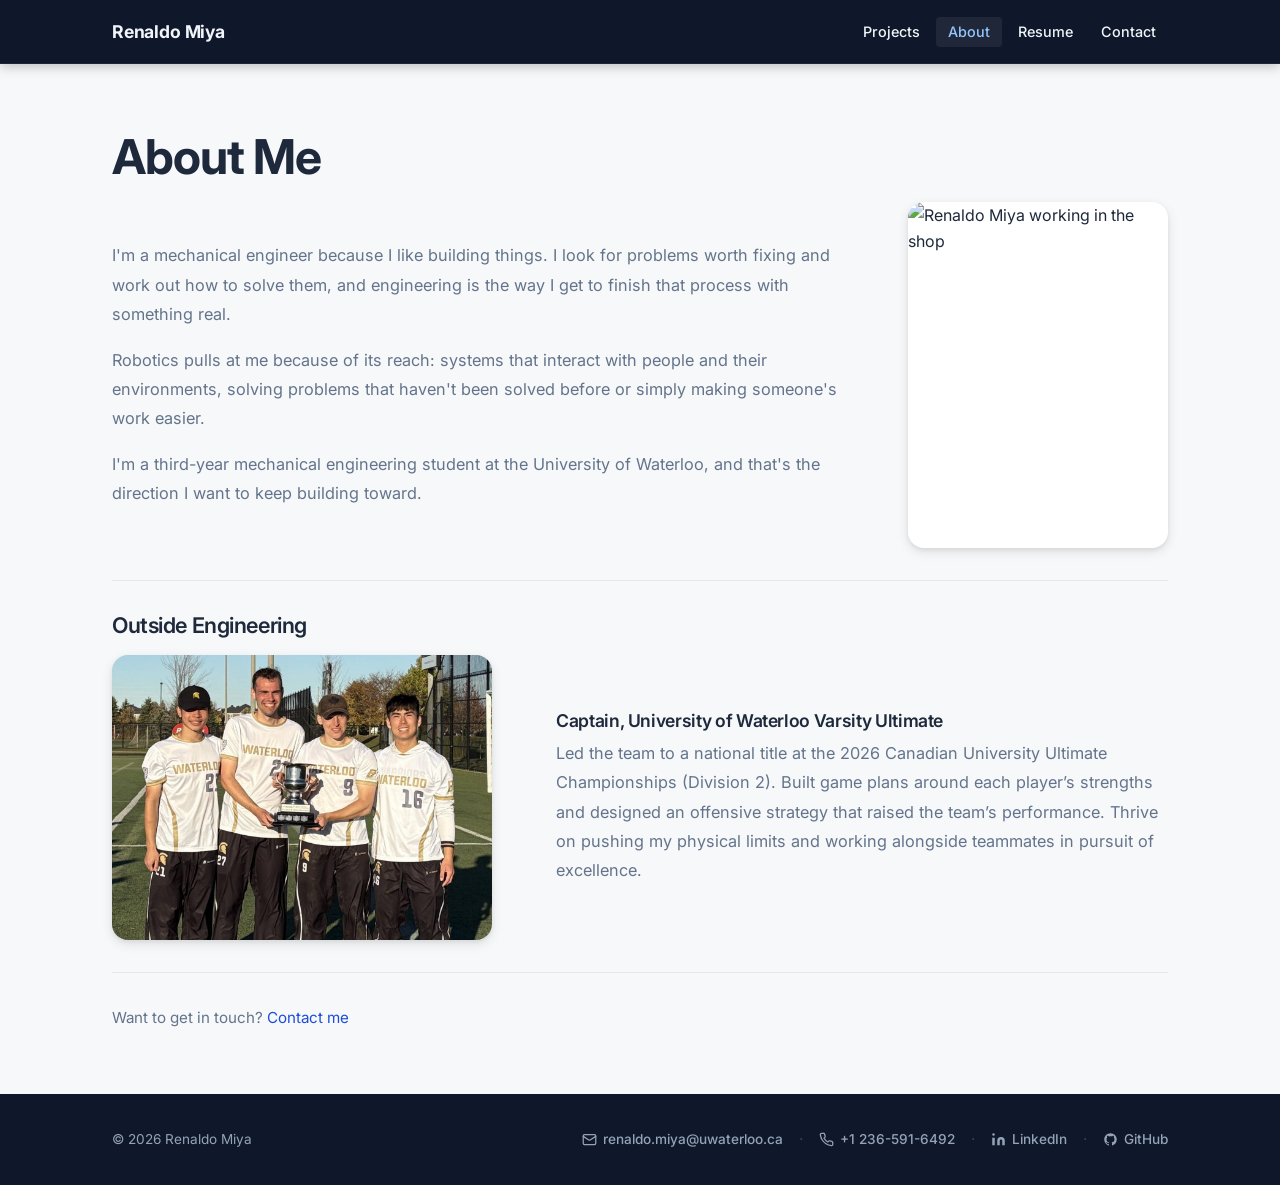
==== commit f109fb52: "Widen the about page and drop its card and experience list - The content column now fills the contai" ====
--- a/about.html
+++ b/about.html
@@ -20,7 +20,7 @@
         <ul class="nav-links" role="list">
           <li><a href="projects.html">Projects</a></li>
           <li><a href="about.html" class="active" aria-current="page">About</a></li>
-          <li><a href="resume.html">Resume</a></li>
+          <li><a href="assets/resume.pdf" target="_blank" rel="noopener noreferrer">Resume</a></li>
           <li><a href="contact.html">Contact</a></li>
         </ul>
       </nav>
@@ -33,86 +33,36 @@
         <div class="about-col">
 
           <!-- INTRO -->
-          <section class="about-block about-intro">
-            <div class="about-intro-text">
-              <h1>About Me</h1>
-              <p>I'm a mechanical engineer because I like building things. I look for problems worth fixing and work
+          <section class="about-block">
+            <h1>About Me</h1>
+            <div class="about-split about-split--intro">
+              <div class="about-intro-text">
+                <p>I'm a mechanical engineer because I like building things. I look for problems worth fixing and work
                 out how to solve them, and engineering is the way I get to finish that process with something real.</p>
-              <p>Robotics pulls at me because of its reach: systems that interact with people and their environments,
+                <p>Robotics pulls at me because of its reach: systems that interact with people and their environments,
                 solving problems that haven't been solved before or simply making someone's work easier.</p>
-              <p>I'm a third-year mechanical engineering student at the University of Waterloo, and that's the
+                <p>I'm a third-year mechanical engineering student at the University of Waterloo, and that's the
                 direction I want to keep building toward.</p>
+              </div>
+              <img src="images/about-photo.png" alt="Renaldo Miya working in the shop" class="about-photo" loading="lazy" />
             </div>
-            <img src="images/about-photo.png" alt="Renaldo Miya working in the shop" class="about-photo" loading="lazy" />
-          </section>
-
-          <!-- EXPERIENCE -->
-          <section class="about-block">
-            <h2>Experience</h2>
-            <ul class="exp-list" role="list">
-
-              <li>
-                <p class="exp-row">
-                  <span class="exp-role">Design Engineering Intern</span>
-                  <span class="exp-org">Amphenol</span>
-                  <span class="exp-dates">September 2026 &ndash; December 2026</span>
-                </p>
-                <p class="exp-line">Mechanical design, drafting, and documentation for connector and receptacle products in Markham, ON.</p>
-              </li>
-
-              <li>
-                <p class="exp-row">
-                  <span class="exp-role">Mechanical Engineering Assistant</span>
-                  <span class="exp-org">TRIUMF</span>
-                  <span class="exp-dates">January 2026 &ndash; April 2026</span>
-                </p>
-                <p class="exp-line">
-                  Owned the design of a wall-mounted stainless support frame for ARIEL's radioactive-gas manifold,
-                  from requirements through fabrication-ready drawings.
-                  <a href="project-manifold.html" class="exp-link">See the project <svg width="16" height="16" viewBox="0 0 24 24" fill="none" stroke="currentColor" stroke-width="2.5" stroke-linecap="round" stroke-linejoin="round" aria-hidden="true"><path d="M5 12h14M12 5l7 7-7 7"/></svg></a>
-                </p>
-              </li>
-
-              <li>
-                <p class="exp-row">
-                  <span class="exp-role">Mechanical Engineering Co-op</span>
-                  <span class="exp-org">BC Hydro &mdash; Site C Clean Energy Project</span>
-                  <span class="exp-dates">May 2024 &ndash; August 2024</span>
-                </p>
-                <p class="exp-line">Reviewed and redlined P&amp;IDs and mechanical layouts against codes and standards, and verified installations through on-site field inspections.</p>
-              </li>
-
-              <li>
-                <p class="exp-row">
-                  <span class="exp-role">Mechanical Design &amp; Composites Member</span>
-                  <span class="exp-org">UW Formula Electric</span>
-                  <span class="exp-dates">2025</span>
-                </p>
-                <p class="exp-line">
-                  Designed the 3D-printed enclosure for the car's power distribution relays, and built composite
-                  parts by hand.
-                  <a href="project-pdu.html" class="exp-link">See the project <svg width="16" height="16" viewBox="0 0 24 24" fill="none" stroke="currentColor" stroke-width="2.5" stroke-linecap="round" stroke-linejoin="round" aria-hidden="true"><path d="M5 12h14M12 5l7 7-7 7"/></svg></a>
-                </p>
-              </li>
-
-            </ul>
           </section>
 
           <!-- OUTSIDE ENGINEERING -->
           <section class="about-block">
             <h2>Outside Engineering</h2>
-            <article class="about-feature">
+            <div class="about-split about-split--feature">
               <img src="images/ultimate-nationals.jpg"
                    alt="Four University of Waterloo ultimate players holding the national championship trophy on the field"
-                   class="about-feature__img" loading="lazy" />
-              <div class="about-feature__body">
+                   class="about-photo about-photo--wide" loading="lazy" />
+              <div class="about-feature-text">
                 <h3>Captain, University of Waterloo Varsity Ultimate</h3>
                 <p>Led the team to a national title at the 2026 Canadian University Ultimate Championships
                   (Division 2). Built game plans around each player&rsquo;s strengths and designed an offensive
                   strategy that raised the team&rsquo;s performance. Thrive on pushing my physical limits and
                   working alongside teammates in pursuit of excellence.</p>
               </div>
-            </article>
+            </div>
           </section>
 
           <!-- CLOSING LINE -->
--- a/style.css
+++ b/style.css
@@ -345,6 +345,17 @@
 }
 
 /* ============================================================
+   HOME — SECTION HEADING
+   ============================================================ */
+.section-header { margin-bottom: var(--space-lg); }
+
+/* Overrides the global 65ch cap so the line does not wrap on desktop */
+.section-header p {
+  max-width: none;
+  color: var(--color-text-muted);
+}
+
+/* ============================================================
    HOME — PROJECTS CTA ROW
    Sits directly under the grid and shares its edges.
    ============================================================ */
@@ -562,84 +573,11 @@
 }
 
 /* ============================================================
-   RESUME PAGE
-   ============================================================ */
-.resume-page-top {
-  display: flex;
-  align-items: center;
-  justify-content: space-between;
-  flex-wrap: wrap;
-  gap: var(--space-md);
-  margin-bottom: var(--space-md);
-}
-
-.resume-note {
-  color: var(--color-text-muted);
-  font-size: 0.9rem;
-  margin-bottom: var(--space-md);
-}
-
-/* The embed is a convenience; the download button and link below carry
-   the page on browsers (most mobile ones) that cannot render PDFs inline. */
-.resume-embed {
-  width: 100%;
-  height: min(1100px, 140vw);
-  border: 1px solid var(--color-border);
-  border-radius: var(--radius-lg);
-  box-shadow: var(--shadow-sm);
-  background: var(--color-surface);
-  overflow: hidden;
-}
-
-.resume-embed object,
-.resume-embed iframe {
-  width: 100%;
-  height: 100%;
-  border: 0;
-  display: block;
-}
-
-.resume-embed-fallback {
-  padding: var(--space-lg);
-  text-align: center;
-  color: var(--color-text-muted);
-}
-
-.resume-fallback-link {
-  margin-top: var(--space-md);
-  color: var(--color-text-muted);
-  font-size: 0.9rem;
-}
-
-/* Phone browsers render a blank viewer instead of the PDF, so the embed is
-   replaced there by a button that opens it in the device's own viewer. */
-.resume-mobile-open { display: none; }@media (max-width: 640px) {
-  .resume-embed { display: none; }
-
-  .resume-mobile-open {
-    display: flex;
-    flex-direction: column;
-    align-items: flex-start;
-    gap: 0.75rem;
-    padding: var(--space-lg);
-    border: 1px solid var(--color-border);
-    border-radius: var(--radius-lg);
-    background: var(--color-surface);
-    box-shadow: var(--shadow-sm);
-    color: var(--color-text-muted);
-    font-size: 0.88rem;
-  }
-}
-
-/* ============================================================
    ABOUT PAGE
-   Every section shares one centred column, so text, lists, and
-   images line up on the same left and right edges.
-   ============================================================ */
-.about-col {
-  max-width: 760px;
-  margin-inline: auto;
-}
+   Full container width, like the projects page. Each section is a
+   text column beside a photo, with no card around either.
+   ============================================================ */
+.about-col { max-width: none; }
 
 .about-block { padding-block: var(--space-lg); }
 .about-block:first-child { padding-top: 0; }
@@ -647,22 +585,39 @@
 /* A single thin divider between sections */
 .about-block + .about-block { border-top: 1px solid var(--color-border); }
 
-.about-intro {
+.about-block h1 { margin-bottom: var(--space-md); }
+
+.about-block h2 {
+  font-size: 1.35rem;
+  margin-bottom: var(--space-md);
+}
+
+/* Text beside a photo. The photo centres on the text it sits next to,
+   which is why the heading stays outside this grid. */
+.about-split {
   display: grid;
-  grid-template-columns: 1fr 220px;
-  gap: var(--space-lg);
-  align-items: start;
-}
-
-.about-intro-text h1 { margin-bottom: var(--space-md); }
-
-.about-intro-text p {
+  gap: var(--space-xl);
+  align-items: center;
+}
+
+.about-split--intro { grid-template-columns: minmax(0, 1fr) 260px; }
+.about-split--feature { grid-template-columns: 380px minmax(0, 1fr); }
+
+/* Fills its column, so there is no dead gap before the photo */
+.about-intro-text p,
+.about-feature-text p {
+  max-width: none;
   color: var(--color-text-muted);
   line-height: 1.8;
   font-size: 1.02rem;
 }
 
 .about-intro-text p + p { margin-top: var(--space-md); }
+
+.about-feature-text h3 {
+  font-size: 1.1rem;
+  margin-bottom: var(--space-sm);
+}
 
 .about-photo {
   display: block;
@@ -675,50 +630,9 @@
   background: #ffffff;
 }
 
-.about-block h2 {
-  font-size: 1.35rem;
-  margin-bottom: var(--space-sm);
-}
-
-/* One activity, so it gets a single wide card: photo panel beside the text */
-.about-feature {
-  display: grid;
-  grid-template-columns: 320px minmax(0, 1fr);
-  align-items: stretch;
-  margin-top: var(--space-md);
-  background: var(--color-surface);
-  border: 1px solid var(--color-border);
-  border-radius: var(--radius-lg);
-  box-shadow: var(--shadow-sm);
-  overflow: hidden;
-}
-
-.about-feature__img {
-  width: 100%;
-  height: 100%;
-  min-height: 240px;
-  object-fit: cover;
+.about-photo--wide {
+  aspect-ratio: 4 / 3;
   object-position: center;
-  display: block;
-}
-
-.about-feature__body {
-  display: flex;
-  flex-direction: column;
-  justify-content: center;
-  padding: var(--space-lg);
-}
-
-.about-feature__body h3 {
-  font-size: 1.05rem;
-  margin-bottom: var(--space-sm);
-}
-
-.about-feature__body p {
-  color: var(--color-text-muted);
-  font-size: 0.95rem;
-  line-height: 1.75;
-  max-width: none;
 }
 
 .about-closing {
@@ -727,22 +641,24 @@
   border-top: 1px solid var(--color-border);
   color: var(--color-text-muted);
   font-size: 0.95rem;
-}@media (max-width: 680px) {
-  .about-intro { grid-template-columns: 1fr; }
-
-  /* Photo above the text on mobile */
-  .about-intro .about-photo {
+}
+
+@media (max-width: 860px) {
+  .about-split { gap: var(--space-lg); }
+  .about-split--intro { grid-template-columns: minmax(0, 1fr) 220px; }
+  .about-split--feature { grid-template-columns: 300px minmax(0, 1fr); }
+}
+
+@media (max-width: 680px) {
+  /* Photo above its text on mobile */
+  .about-split--intro,
+  .about-split--feature { grid-template-columns: minmax(0, 1fr); }
+
+  .about-split--intro .about-photo {
     order: -1;
     width: 180px;
     aspect-ratio: 1;
-    margin-inline: auto;
   }
-
-  .about-feature { grid-template-columns: minmax(0, 1fr); }
-
-  .about-feature__img { aspect-ratio: 4 / 3; height: auto; }
-
-  .about-feature__body { padding: var(--space-md); }
 }
 
 /* ============================================================
@@ -1363,57 +1279,6 @@
 }
 
 /* ============================================================
-   EXPERIENCE LIST (about page)
-   ============================================================ */
-.exp-list {
-  list-style: none;
-  display: flex;
-  flex-direction: column;
-  margin-top: var(--space-md);
-}
-
-.exp-list > li {
-  padding: var(--space-md) 0;
-  border-bottom: 1px solid var(--color-border);
-}
-
-.exp-list > li:last-child { border-bottom: 0; }
-
-.exp-row {
-  display: flex;
-  max-width: none;
-  flex-wrap: wrap;
-  align-items: baseline;
-  gap: 0.25rem 0.75rem;
-}
-
-.exp-role {
-  font-weight: 700;
-  color: var(--color-text);
-  font-size: 0.975rem;
-}
-
-.exp-org { color: var(--color-accent); font-weight: 600; font-size: 0.95rem; }
-
-.exp-dates {
-  margin-left: auto;
-  color: var(--color-text-muted);
-  font-size: 0.85rem;
-  white-space: nowrap;
-}
-
-.exp-line {
-  margin-top: 0.3rem;
-  color: var(--color-text-muted);
-  font-size: 0.9rem;
-  line-height: 1.65;
-}
-
-.exp-link { font-size: 0.85rem; font-weight: 600; white-space: nowrap; }@media (max-width: 560px) {
-  .exp-dates { margin-left: 0; width: 100%; }
-}
-
-/* ============================================================
    REDIRECT STUB PAGES
    ============================================================ */
 .redirect-page {
@@ -1430,13 +1295,8 @@
    ============================================================ */
 @media print {
   .site-header,
-  .site-footer,
-  .resume-page-top > .btn,
-  .resume-note,
-  .resume-mobile-open,
-  .resume-fallback-link { display: none; }
-
-  .resume-page-top { margin: 0; }
+  .site-footer { display: none; }
+
   .section { padding-block: 0; }
   body { background: #fff; }
 
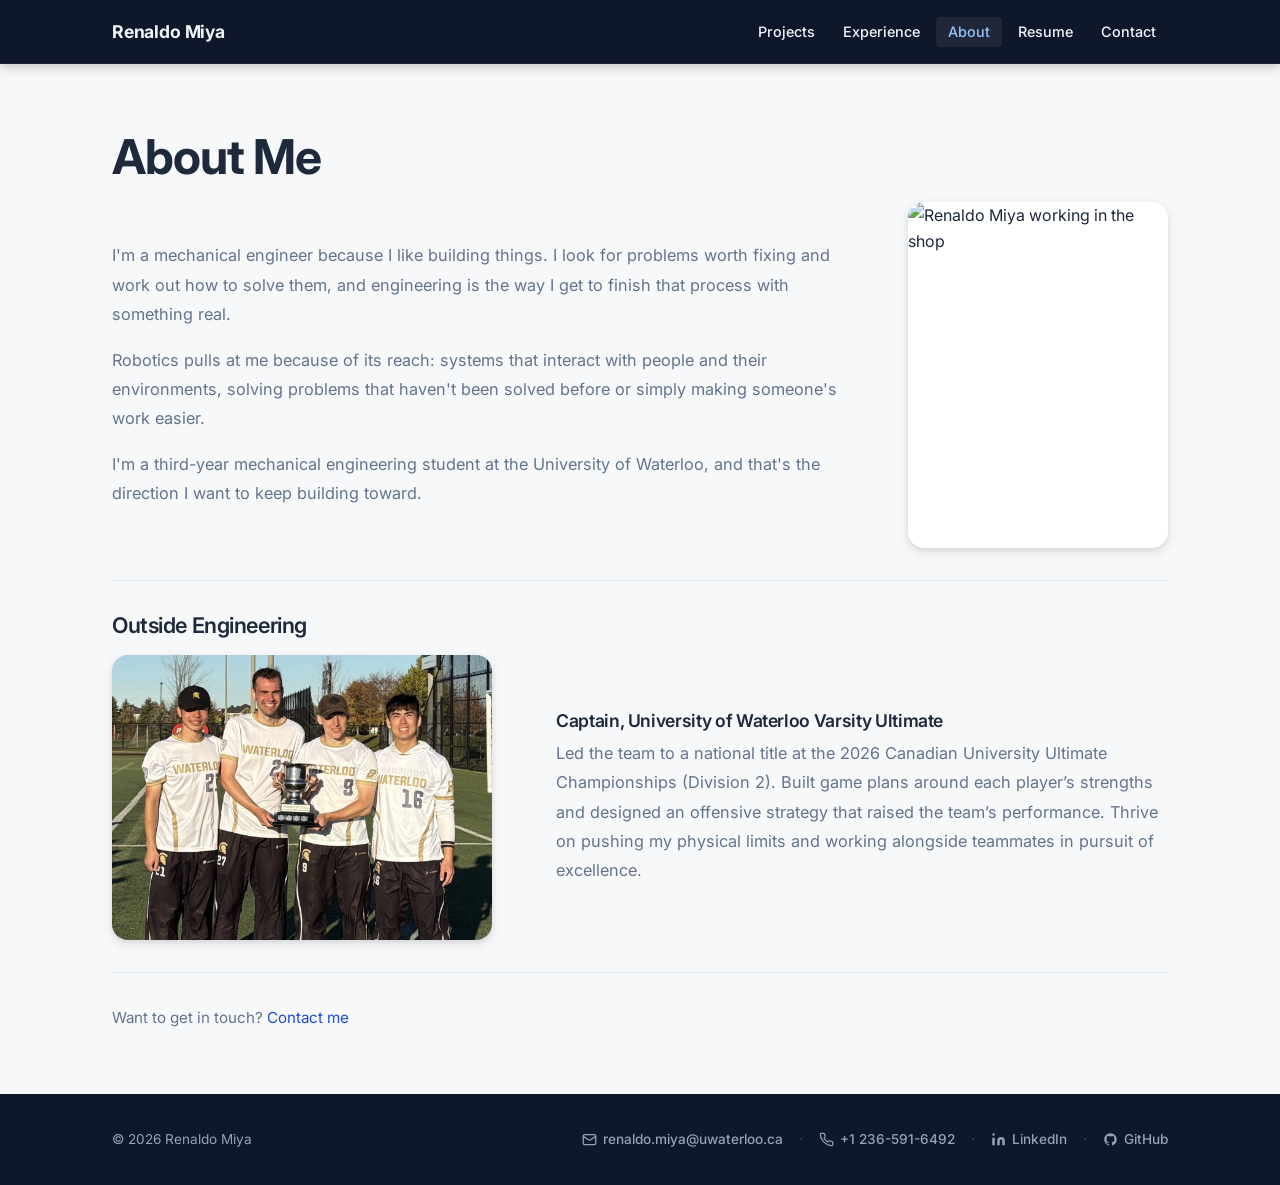
==== commit 060c0b3d: "Add Experience page, home experience strip, and Experience nav link Replaces the experience.html red" ====
--- a/about.html
+++ b/about.html
@@ -19,6 +19,7 @@
       <nav aria-label="Main">
         <ul class="nav-links" role="list">
           <li><a href="projects.html">Projects</a></li>
+          <li><a href="experience.html">Experience</a></li>
           <li><a href="about.html" class="active" aria-current="page">About</a></li>
           <li><a href="assets/resume.pdf" target="_blank" rel="noopener noreferrer">Resume</a></li>
           <li><a href="contact.html">Contact</a></li>
--- a/style.css
+++ b/style.css
@@ -184,15 +184,16 @@
 }
 
 /* The nav needs no JavaScript: the links stay inline, and on small phones
-   they wrap onto a second row rather than overflowing the viewport. */
-@media (max-width: 560px) {
+   they wrap onto a second row rather than overflowing the viewport.
+   Breakpoints are sized for five links. */
+@media (max-width: 640px) {
   .nav-inner { gap: var(--space-sm); }
   .nav-logo  { font-size: 1rem; }
   .nav-links { gap: 0; }
   .nav-links a { padding: 0.4rem 0.5rem; font-size: 0.85rem; }
 }
 
-@media (max-width: 440px) {
+@media (max-width: 560px) {
   .site-header { height: auto; }
 
   .nav-inner {
@@ -204,10 +205,15 @@
 
   .nav-links {
     width: 100%;
+    flex-wrap: wrap;
     justify-content: space-between;
   }
 
-  .nav-links a { padding: 0.35rem 0.4rem; }
+  .nav-links a { padding: 0.35rem 0.25rem; }
+}
+
+@media (max-width: 400px) {
+  .nav-links a { font-size: 0.8rem; }
 }
 
 /* ============================================================
@@ -420,125 +426,6 @@
    ============================================================ */
 .project-detail { padding-block: var(--space-xl); }
 
-.project-detail__header {
-  margin-bottom: var(--space-xl);
-  padding-bottom: var(--space-lg);
-  border-bottom: 2px solid var(--color-border);
-}
-
-.project-detail__header h1 {
-  font-size: clamp(1.4rem, 3.5vw, 2.1rem);
-  margin-block: var(--space-md) var(--space-sm);
-}
-
-/* ALTERNATING BLOCKS */
-.project-block {
-  display: grid;
-  grid-template-columns: 1fr 1fr;
-  gap: var(--space-xl);
-  align-items: start;
-  padding-block: var(--space-xl);
-  border-bottom: 1px solid var(--color-border);
-}
-
-.project-block.photo-left .block-photo { order: -1; }
-
-.project-block.text-only {
-  grid-template-columns: minmax(0, 680px);
-}
-
-/* Blocks holding a table or a diagram use the full width; their prose stays narrow */
-.project-block.text-only.is-wide { grid-template-columns: minmax(0, 1fr); }
-.project-block.text-only.is-wide p { max-width: 70ch; }
-
-/* Simple bulleted list inside a project block */
-.plain-list {
-  list-style: disc;
-  padding-left: 1.1rem;
-  margin-top: var(--space-sm);
-  display: flex;
-  flex-direction: column;
-  gap: 0.45rem;
-  color: var(--color-text-muted);
-  font-size: 0.95rem;
-}
-
-/* Section label + heading */
-.block-label {
-  display: block;
-  font-size: 0.7rem;
-  font-weight: 700;
-  letter-spacing: 0.12em;
-  text-transform: uppercase;
-  color: var(--color-accent);
-  margin-bottom: 0.4rem;
-}
-
-.block-text h3 {
-  font-size: 1.25rem;
-  margin-bottom: var(--space-md);
-}
-
-.block-text p {
-  color: var(--color-text-muted);
-  line-height: 1.8;
-  max-width: none;
-}
-
-.block-text p + p { margin-top: var(--space-md); }
-
-/* Photo + caption */
-.block-photo figure {
-  width: 100%;
-  overflow: hidden;
-  border-radius: var(--radius-md);
-  box-shadow: var(--shadow-sm);
-  background: #ffffff;
-}
-
-.block-photo img {
-  display: block;
-  width: 100%;
-  height: auto;
-  max-height: 520px;
-  object-fit: cover;
-}
-
-/* Portrait variant — white box shrinks to hug the image with even padding */
-.block-photo--portrait {
-  display: flex;
-  justify-content: center;
-  align-items: flex-start;
-}
-
-.block-photo--portrait figure {
-  width: fit-content;
-  max-width: 100%;
-  padding: 0.5rem 4rem;
-  margin: 0;
-}
-
-.block-photo--portrait img {
-  width: auto;
-  max-width: 100%;
-  max-height: 320px;
-  height: auto;
-  object-fit: contain;
-}@media (max-width: 720px) {
-  .block-photo--portrait {
-    justify-content: flex-start;
-  }
-}
-
-.block-photo figcaption {
-  font-style: italic;
-  font-size: 0.8rem;
-  color: var(--color-text-muted);
-  margin-top: 0.5rem;
-  text-align: center;
-  line-height: 1.5;
-}
-
 /* Skill tags */
 .skill-tags {
   display: flex;
@@ -563,13 +450,6 @@
   display: flex;
   justify-content: flex-start;
   padding-top: var(--space-xl);
-}@media (max-width: 720px) {
-  .project-block {
-    grid-template-columns: 1fr;
-    gap: var(--space-lg);
-  }
-  /* Reset photo order on mobile — photo always follows its text */
-  .project-block.photo-left .block-photo { order: 0; }
 }
 
 /* ============================================================
@@ -659,6 +539,174 @@
     width: 180px;
     aspect-ratio: 1;
   }
+}
+
+/* ============================================================
+   EXPERIENCE PAGE
+   One card per role. Bullets reuse .cs-bullets, tags reuse the
+   project-card tags, and the closing row reuses .projects-cta.
+   A thin rail on the left joins the cards on wider screens.
+   ============================================================ */
+.exp { --exp-rail: 1.75rem; --exp-pad: var(--space-lg); }
+
+.exp-list {
+  position: relative;
+  display: flex;
+  flex-direction: column;
+  gap: var(--space-lg);
+  padding-left: var(--exp-rail);
+}
+
+.exp-list::before {
+  content: '';
+  position: absolute;
+  left: 0.4rem;
+  top: 0.75rem;
+  bottom: 0.75rem;
+  width: 2px;
+  background: var(--color-border);
+}
+
+.exp-card {
+  position: relative;
+  padding: var(--exp-pad);
+  background: var(--color-surface);
+  border: 1px solid var(--color-border);
+  border-radius: var(--radius-lg);
+  box-shadow: var(--shadow-sm);
+}
+
+/* Dot on the rail, level with the role title */
+.exp-card::before {
+  content: '';
+  position: absolute;
+  left: calc(0.4rem + 1px - 6px - var(--exp-rail) - 1px);
+  top: calc(var(--exp-pad) + 0.4rem);
+  width: 12px;
+  height: 12px;
+  border-radius: 50%;
+  background: var(--color-surface);
+  border: 2px solid var(--color-accent);
+}
+
+/* Title left, dates and location right; wraps under the title when narrow */
+.exp-card__head {
+  display: flex;
+  flex-wrap: wrap;
+  justify-content: space-between;
+  align-items: baseline;
+  gap: 0.25rem var(--space-lg);
+}
+
+.exp-card__title { font-size: 1.2rem; line-height: 1.35; }
+.exp-card__company { color: var(--color-accent-dark); white-space: nowrap; }
+.exp-card__company::before { content: '\00b7'; margin-right: 0.35rem; }
+
+.exp-card__meta {
+  display: flex;
+  flex-wrap: wrap;
+  gap: 0 0.5rem;
+  color: var(--color-text-muted);
+  font-size: 0.9rem;
+}
+
+.exp-card__meta span { white-space: nowrap; }
+.exp-card__meta span + span::before { content: '\00b7'; margin-right: 0.5rem; }
+
+.exp-card__context {
+  margin-top: 0.25rem;
+  color: var(--color-text-muted);
+  font-size: 0.95rem;
+  max-width: none;
+}
+
+.exp-card__bullets {
+  margin-top: var(--space-md);
+  max-width: 85ch;
+  font-size: 0.95rem;
+}
+
+.exp-card__project {
+  display: inline-block;
+  margin-top: var(--space-md);
+  font-size: 0.9rem;
+  font-weight: 600;
+}
+
+.exp-card .exp-card__tags { margin-top: var(--space-md); max-width: none; }
+
+/* Closing row lines up with the cards, not the rail */
+.exp-cta { margin-left: var(--exp-rail); }
+
+.exp-cta__actions {
+  display: flex;
+  flex-wrap: wrap;
+  align-items: center;
+  gap: var(--space-md) var(--space-lg);
+}
+
+.exp-cta__resume { font-size: 0.95rem; font-weight: 600; }
+
+@media (max-width: 640px) {
+  /* No rail on phones: the width goes to the text instead */
+  .exp { --exp-rail: 0rem; --exp-pad: var(--space-md); }
+  .exp-list::before,
+  .exp-card::before { display: none; }
+
+  .exp-card__head { flex-direction: column; }
+
+  /* Company and location each get their own line instead of a stray dot */
+  .exp-card__company { display: block; }
+  .exp-card__company::before,
+  .exp-card__meta span + span::before { content: none; }
+  .exp-card__meta { flex-direction: column; }
+}
+
+/* ---- Home: one line per role above the projects ---- */
+.exp-strip { padding-top: var(--space-lg); }
+
+.exp-strip__head {
+  display: flex;
+  flex-wrap: wrap;
+  justify-content: space-between;
+  align-items: baseline;
+  gap: var(--space-sm) var(--space-md);
+  margin-bottom: var(--space-md);
+}
+
+.exp-strip__head h2 { font-size: 1.35rem; }
+.exp-strip__link { font-size: 0.95rem; font-weight: 600; }
+
+.exp-strip__list {
+  background: var(--color-surface);
+  border: 1px solid var(--color-border);
+  border-radius: var(--radius-lg);
+  box-shadow: var(--shadow-sm);
+}
+
+.exp-strip__row {
+  display: grid;
+  grid-template-columns: 8rem minmax(0, 1fr) auto;
+  align-items: baseline;
+  gap: 0.25rem var(--space-md);
+  padding: 0.7rem var(--space-lg);
+  font-size: 0.95rem;
+}
+
+.exp-strip__row + .exp-strip__row { border-top: 1px solid var(--color-border); }
+
+.exp-strip__company { font-weight: 700; }
+.exp-strip__role,
+.exp-strip__dates { color: var(--color-text-muted); }
+.exp-strip__dates { font-size: 0.875rem; white-space: nowrap; }
+
+@media (max-width: 640px) {
+  /* Company and dates on one line, the title under them */
+  .exp-strip__row {
+    grid-template-columns: minmax(0, 1fr) auto;
+    padding: 0.6rem var(--space-md);
+  }
+  .exp-strip__role { grid-column: 1 / -1; grid-row: 2; }
 }
 
 /* ============================================================
@@ -882,12 +930,6 @@
   margin-bottom: var(--space-xl);
 }
 
-/* A strip inside a section sits closer to the prose that follows it */
-.block-text .results-strip {
-  margin-top: var(--space-sm);
-  margin-bottom: var(--space-md);
-}
-
 .result-stat {
   background: var(--color-surface);
   border: 1px solid var(--color-border);
@@ -939,15 +981,6 @@
 }
 
 .spec-value { color: var(--color-text-muted); }
-
-.spec-value.is-tbd {
-  color: #92400e;
-  background: #fef3c7;
-  border-radius: var(--radius-sm);
-  padding: 0 0.4rem;
-  font-size: 0.82rem;
-  font-weight: 600;
-}
 
 /* Test plan table */
 .table-scroll { overflow-x: auto; margin-top: var(--space-md); }
@@ -988,11 +1021,6 @@
 }
 
 .data-table tbody tr:last-child td { border-bottom: 0; }
-
-.data-table td.is-pending {
-  color: var(--color-text-muted);
-  font-style: italic;
-}
 
 /* Worked calculation steps */
 .calc-list {
@@ -1049,233 +1077,464 @@
   max-width: 72ch;
 }
 
-.calc-note {
-  margin-top: var(--space-sm);
-  color: var(--color-text-muted);
-  font-size: 0.85rem;
-  font-style: italic;
-  max-width: 72ch;
-}
-
-/* Inline video, used once clips are added to images/gripper/ */
-.video-figure {
-  margin-top: var(--space-md);
-  border: 1px solid var(--color-border);
-  border-radius: var(--radius-md);
-  overflow: hidden;
-  background: var(--color-surface);
-}
-
-.video-figure video {
-  width: 100%;
-  height: auto;
-  display: block;
-  background: #000000;
-}
-
-.video-figure figcaption {
-  padding: 0.6rem var(--space-md);
-  color: var(--color-text-muted);
-  font-size: 0.82rem;
+/* ============================================================
+   PROJECT CASE-STUDY LAYOUT
+   Result-first page. Every image is its own framed block with a
+   real heading underneath it, never text laid over or inside it.
+   Shared by all project pages (cs- = case study).
+   ============================================================ */
+.cs-page { padding-block: 2.5rem; }
+
+/* Headline row: text beside the hero image on wide screens.
+   The back link spans both columns; the hero starts on the title's row,
+   and its top margin (the title's top margin plus the gap between the top
+   of the title's line box and the top of its capitals, 0.211em in Inter)
+   lines the image's top edge up with the top of the title text. The last
+   row is 1fr, so when the image is taller than the text the extra height
+   goes there instead of spreading the title and paragraph apart. */
+.cs-intro {
+  --cs-h1-size: clamp(1.6rem, 3.5vw, 2.25rem);
+  display: grid;
+  grid-template-columns: minmax(0, 1fr) minmax(0, 560px);
+  grid-template-rows: auto auto auto auto 1fr;
+  column-gap: var(--space-lg);
+}
+
+.cs-intro__top              { display: contents; }
+.cs-intro__top .back-link   { grid-column: 1 / -1; grid-row: 1; justify-self: start; }
+.cs-intro__top h1           { grid-column: 1; grid-row: 2; }
+.cs-lead                    { grid-column: 1; grid-row: 3; }
+.cs-intro__bottom           { grid-column: 1; grid-row: 4; }
+
+.cs-intro .cs-fig--hero {
+  grid-column: 2;
+  grid-row: 2 / 6;
+  align-self: start;
+  margin-top: calc(var(--space-md) + 0.211 * var(--cs-h1-size));
+}
+
+.cs-intro h1 {
+  font-size: var(--cs-h1-size);
+  margin-block: var(--space-md) 0.75rem;
+}
+
+.cs-lead {
+  font-size: 1.08rem;
+  line-height: 1.6;
+  color: var(--color-text);
+  max-width: 60ch;
+}
+
+.cs-meta {
+  margin-top: 0.5rem;
+  font-size: 0.875rem;
+  color: var(--color-text-muted);
+}
+
+.cs-intro .skill-tags { margin-top: 0.85rem; }
+
+.cs-metrics { margin-top: var(--space-lg); margin-bottom: var(--space-sm); }
+.cs-metrics .result-stat__value { font-size: 1.35rem; }
+.cs-metrics-note { margin-bottom: var(--space-sm); color: var(--color-text-muted); font-size: 0.85rem; max-width: none; }
+
+/* Sections share one reading column, centred on the page */
+.cs-sec {
+  max-width: 880px;
+  margin-inline: auto;
+  padding-block: 2rem;
   border-top: 1px solid var(--color-border);
 }
 
-.media-pending {
-  margin-top: var(--space-md);
-  padding: var(--space-lg);
-  border: 1px dashed var(--color-border);
-  border-radius: var(--radius-md);
-  background: var(--color-surface);
-  color: var(--color-text-muted);
-  font-size: 0.88rem;
-  text-align: center;
-}
-
-/* Control-loop diagram */
-.loop-diagram {
-  margin-top: var(--space-md);
+.cs-page h2 {
+  font-size: 1.45rem;
+  margin-bottom: var(--space-md);
+}
+
+.cs-h3 {
+  font-size: 1.05rem;
+  font-weight: 700;
+  margin-bottom: 0.5rem;
+}
+
+.cs-prose p,
+.cs-prose-line {
+  color: var(--color-text);
+  line-height: 1.7;
+  max-width: 70ch;
+}
+
+.cs-prose-line { margin-bottom: var(--space-md); color: var(--color-text-muted); }
+.cs-prose .cs-h3 { margin-top: var(--space-lg); }
+.cs-prose .spec-list li { display: block; }
+.cs-prose .spec-name { display: block; min-width: 0; }
+
+.cs-page dfn { font-style: normal; font-weight: 600; }
+
+.cs-bullets {
+  list-style: disc;
+  padding-left: 1.15rem;
+  display: flex;
+  flex-direction: column;
+  gap: 0.5rem;
+  line-height: 1.6;
+}
+
+.cs-bullets li::marker { color: var(--color-accent); }
+
+.cs-after-fig { margin-top: var(--space-md); }
+
+/* Problem text beside the portrait render */
+.cs-split {
+  display: grid;
+  grid-template-columns: minmax(0, 1fr) 300px;
+  gap: var(--space-lg);
+  align-items: start;
+}
+
+/* Two-column role split */
+.cs-role {
+  display: grid;
+  grid-template-columns: repeat(2, minmax(0, 1fr));
+  gap: var(--space-lg);
+}
+
+.cs-role > div {
   padding: var(--space-md);
   background: var(--color-surface);
   border: 1px solid var(--color-border);
   border-radius: var(--radius-md);
-  overflow-x: auto;
-}
-
-.loop-diagram svg { width: 100%; height: auto; min-width: 460px; display: block; }
-
-/* ============================================================
-   GRIPPER PAGE LAYOUT
-   Page-scoped: .project-block is left alone so the manifold and
-   PDU pages keep their alternating layout.
-   ============================================================ */
-.gr-page .project-detail__header { margin-bottom: var(--space-lg); }
-
-.gr-row {
-  padding-block: 2.5rem;            /* about two thirds of the old block padding */
-}
-
-.gr-row:first-of-type { padding-top: 0; }
-
-/* One thin divider between rows */
-.gr-row + .gr-row { border-top: 1px solid var(--color-border); }
-
-.gr-row--half,
-.gr-row--4060 {
+}
+
+.cs-steps { margin-bottom: 0; }
+.cs-steps + .cs-fig { margin-top: 2rem; }
+
+/* ---- Figures: the image block, then a separate heading ---- */
+.cs-fig { margin: 0; }
+.cs-fig + .cs-fig { margin-top: 2.5rem; }
+.cs-key + .cs-fig { margin-top: 2rem; }
+
+.cs-fig__media {
+  display: block;
+  background: var(--color-surface);
+  border: 1px solid var(--color-border);
+  border-radius: var(--radius-md);
+  box-shadow: var(--shadow-sm);
+  overflow: hidden;
+}
+
+.cs-fig__media img {
+  display: block;
+  width: 100%;
+  height: auto;
+}
+
+a.cs-fig__media { cursor: zoom-in; transition: border-color 0.15s, box-shadow 0.15s; }
+a.cs-fig__media:hover { border-color: var(--color-accent-mid); box-shadow: var(--shadow-md); }
+a.cs-fig__media:focus-visible { outline: 3px solid var(--color-accent); outline-offset: 3px; }
+
+.cs-fig__cap { margin-top: 0.85rem; }
+
+.cs-fig__title {
+  font-size: 1.15rem;
+  font-weight: 700;
+  line-height: 1.35;
+  letter-spacing: -0.01em;
+  color: var(--color-text);
+  margin: 0;
+}
+
+.cs-page .cs-fig--hero .cs-fig__title { font-size: 1rem; margin: 0; }
+
+.cs-fig__note {
+  margin-top: 0.3rem;
+  color: var(--color-text-muted);
+  font-size: 0.95rem;
+  line-height: 1.55;
+  max-width: 72ch;
+}
+
+/* Portrait render: keep it from towering over its text */
+.cs-fig--portrait .cs-fig__media { padding: var(--space-md); }
+.cs-fig--portrait img { max-height: 480px; width: auto; max-width: 100%; margin-inline: auto; }
+
+/* Baseline / Optimized label above each FEA title */
+.cs-badge {
+  display: inline-block;
+  margin-bottom: 0.35rem;
+  padding: 0.12rem 0.6rem;
+  border-radius: 999px;
+  background: #f1f5f9;
+  border: 1px solid #cbd5e1;
+  color: #334155;
+  font-size: 0.75rem;
+  font-weight: 700;
+  letter-spacing: 0.06em;
+  text-transform: uppercase;
+}
+
+.cs-badge--after {
+  background: var(--color-accent-light);
+  border-color: var(--color-accent-mid);
+  color: var(--color-accent-dark);
+}
+
+/* ---- Before / after comparison ---- */
+.cs-compare {
   display: grid;
-  gap: var(--space-xl);
-  align-items: start;
-}
-
-.gr-row--half { grid-template-columns: 1fr 1fr; }
-.gr-row--4060 { grid-template-columns: 40fr 60fr; align-items: center; }
-
-/* Paragraphs fill their column instead of stopping at the global 65ch */
-.gr-col p,
-.gr-row > p { max-width: none; }
-
-.gr-col h3,
-.gr-row > h3 {
-  font-size: 1.25rem;
-  margin-bottom: var(--space-sm);
-}
-
-.gr-col > p + p { margin-top: var(--space-md); }
-
-/* Two paragraphs side by side under a shared heading */
-.gr-two-col {
+  gap: var(--space-md);
+}
+
+.cs-bars {
   display: grid;
-  grid-template-columns: 1fr 1fr;
-  gap: 48px;
-  align-items: start;
-  margin-top: var(--space-sm);
-}
-
-.gr-two-col p { max-width: none; }
-
-/* Design targets as a grid of tiles */
-.gr-spec-grid {
-  list-style: none;
-  display: grid;
-  grid-template-columns: repeat(4, minmax(0, 1fr));
-  gap: var(--space-md);
-  margin-top: var(--space-md);
-  align-items: stretch;
-}
-
-.gr-spec {
-  height: 100%;
+  grid-template-columns: repeat(2, minmax(0, 1fr));
+  gap: var(--space-md) var(--space-lg);
   padding: var(--space-md);
   background: var(--color-surface);
   border: 1px solid var(--color-border);
-  border-radius: var(--radius-lg);
-  box-shadow: var(--shadow-sm);
-}
-
-.gr-spec__name {
+  border-radius: var(--radius-md);
+}
+
+.cs-bars__metric {
+  font-size: 0.9rem;
+  font-weight: 700;
+  margin-bottom: 0.4rem;
+}
+
+.cs-bars__row {
+  display: grid;
+  grid-template-columns: 5.5rem minmax(0, 1fr) 4.75rem;
+  align-items: center;
+  gap: 0.6rem;
+  font-size: 0.85rem;
+}
+
+.cs-bars__row + .cs-bars__row { margin-top: 0.4rem; }
+
+.cs-bars__label { color: var(--color-text-muted); }
+.cs-bars__scale { display: block; font-size: 0.75rem; font-weight: 500; color: var(--color-text-muted); }
+.cs-bars__val { font-weight: 700; text-align: right; font-variant-numeric: tabular-nums; }
+
+.cs-bars__track {
+  display: block;
+  height: 14px;
+  background: var(--color-bg);
+  border-radius: 4px;
+}
+
+.cs-bars__fill {
+  display: block;
+  height: 100%;
+  border-radius: 0 4px 4px 0;
+}
+
+.cs-bars__fill--before { background: #64748b; }
+.cs-bars__fill--after  { background: var(--color-accent); }
+
+.cs-table { min-width: 560px; }
+.cs-table tbody th { font-weight: 600; color: var(--color-text); }
+.cs-delta { color: var(--color-accent-dark); white-space: nowrap; }
+
+/* Reading guide for the FEA plots */
+.cs-key {
+  margin-top: var(--space-lg);
+  padding: var(--space-md) 1.25rem;
+  background: var(--color-surface);
+  border: 1px solid var(--color-border);
+  border-left: 3px solid var(--color-accent);
+  border-radius: var(--radius-md);
+  font-size: 0.95rem;
+}
+
+/* Heading with a status badge beside it */
+.cs-head {
+  display: flex;
+  flex-wrap: wrap;
+  align-items: center;
+  gap: 0.5rem 0.85rem;
+  margin-bottom: var(--space-md);
+}
+
+.cs-page .cs-head h2 { margin-bottom: 0; }
+.cs-head .status-badge { margin-top: 0; }
+
+.cs-intro .status-badge { margin-top: 0.75rem; }
+
+/* Video inside a figure frame (white CAD background) */
+.cs-fig__media video {
+  display: block;
+  width: 100%;
+  height: auto;
+  background: #ffffff;
+}
+
+/* Block diagram drawn in inline SVG; scrolls sideways on small phones */
+.cs-diagram {
+  padding: var(--space-md);
+  overflow-x: auto;
+}
+
+.cs-diagram svg { display: block; width: 100%; height: auto; min-width: 640px; }
+
+.cs-after-table { margin-top: var(--space-md); }
+
+/* Numbered next steps */
+.cs-next {
+  list-style: decimal;
+  padding-left: 1.3rem;
+  display: flex;
+  flex-direction: column;
+  gap: 0.4rem;
+  line-height: 1.6;
+}
+
+.cs-next li::marker { color: var(--color-accent); font-weight: 700; }
+
+/* Missing information: loud on purpose, so it cannot ship unnoticed */
+.cs-todo {
+  display: inline;
+  padding: 0.05rem 0.4rem;
+  border-radius: var(--radius-sm);
+  background: #fef3c7;
+  border: 1px dashed #d97706;
+  color: #92400e;
+  font-size: 0.85em;
+  font-weight: 600;
+  -webkit-box-decoration-break: clone;
+  box-decoration-break: clone;
+}
+
+.visually-hidden {
+  position: absolute;
+  width: 1px;
+  height: 1px;
+  margin: -1px;
+  padding: 0;
+  overflow: hidden;
+  clip: rect(0 0 0 0);
+  white-space: nowrap;
+  border: 0;
+}
+
+.cs-page .detail-bottom-nav {
+  max-width: 880px;
+  margin-inline: auto;
+  padding-top: var(--space-lg);
+}
+
+@media (max-width: 899px) {
+  .cs-split { grid-template-columns: minmax(0, 1fr); }
+
+  /* Phone/tablet headline order: title, result, hero image, then meta */
+  .cs-intro { display: flex; flex-direction: column; }
+  .cs-intro__top { order: 1; display: block; }
+  .cs-lead { order: 2; }
+  .cs-intro .cs-fig--hero { order: 3; margin-block: 1.25rem 0.25rem; }
+  .cs-intro__bottom { order: 4; }
+
+  .cs-fig--portrait { max-width: 360px; }
+}
+
+@media (max-width: 640px) {
+  .cs-role,
+  .cs-bars { grid-template-columns: minmax(0, 1fr); }
+  .cs-sec { padding-block: 1.5rem; }
+  .cs-fig + .cs-fig { margin-top: 2rem; }
+  .cs-steps li { padding-right: var(--space-md); }
+
+  /* Comparison table fits the screen instead of scrolling sideways */
+  .cs-table { min-width: 0; font-size: 0.8rem; }
+  .cs-table th,
+  .cs-table td { padding: 0.5rem 0.45rem; }
+  .cs-table thead th { font-size: 0.7rem; letter-spacing: 0; }
+  .cs-delta { display: block; }
+}
+
+@media (max-width: 400px) {
+  .cs-bars__row { grid-template-columns: 4.6rem minmax(0, 1fr) 4.4rem; gap: 0.45rem; }
+}
+
+/* ============================================================
+   LIGHTBOX (assets/lightbox.js)
+   ============================================================ */
+html.lightbox-open { overflow: hidden; }
+
+.lightbox {
+  width: 100vw;
+  height: 100vh;
+  height: 100dvh;
   max-width: none;
-  margin-bottom: 0.2rem;
-  font-size: 0.78rem;
-  font-weight: 700;
-  color: var(--color-text);
-}
-
-.gr-spec__value {
-  max-width: none;
-  color: var(--color-text-muted);
-  font-size: 0.875rem;
-  line-height: 1.6;
-}
-
-/* Media column */
-.gr-media {
-  display: flex;
-  flex-direction: column;
-  gap: var(--space-md);
-}
-
-.gr-media .media-pending { margin-top: 0; }
-
-.gr-clip { display: block; }
-
-.gr-caption {
-  margin-top: 0.4rem;
-  color: var(--color-text-muted);
-  font-size: 0.8rem;
-}
-
-/* Four calculation steps across one row, all the same height */
-.gr-calc-grid {
-  display: grid;
-  grid-template-columns: repeat(4, minmax(0, 1fr));
-  gap: var(--space-md);
-  align-items: stretch;
-}
-
-.gr-calc-grid li { height: 100%; }
-
-/* Trade-off table beside its note */
-.gr-calc-split {
-  display: grid;
-  grid-template-columns: 1fr 1fr;
-  gap: var(--space-lg);
-  align-items: center;
-}
-
-.gr-calc-split .table-scroll { margin-top: 0; }
-
-/* Three short columns, so it fits its half-width column instead of
-   hiding the force column behind a scrollbar */
-.gr-calc-split .data-table { min-width: 0; }
-
-.gr-callout {
+  max-height: none;
   margin: 0;
-  padding: var(--space-md);
-  border-left: 3px solid var(--color-accent);
-  border-radius: 0 var(--radius-md) var(--radius-md) 0;
-  background: var(--color-accent-light);
-  color: var(--color-text);
-  font-style: normal;
+  padding: 0;
+  border: 0;
+  background: #0f172a;
+  color: var(--color-nav-text);
+}
+
+.lightbox[open] { display: flex; flex-direction: column; }
+.lightbox::backdrop { background: rgba(15, 23, 42, 0.6); }
+
+.lightbox__bar {
+  display: flex;
+  align-items: center;
+  gap: 0.5rem;
+  padding: 0.6rem var(--space-md);
+  border-bottom: 1px solid rgba(255,255,255,.1);
+}
+
+.lightbox__title {
+  flex: 1;
+  min-width: 0;
   font-size: 0.9rem;
-  line-height: 1.7;
-}
-
-/* Block diagram, centred in its column and scaled to it */
-.gr-diagram-col { align-self: center; }
-
-.gr-diagram-col .loop-diagram { margin-top: 0; overflow: visible; }
-
-.gr-diagram-col .loop-diagram svg { min-width: 0; }
-
-/* Tighter table rows on this page */
-.gr-page .data-table th,
-.gr-page .data-table td { padding: 0.43rem 0.85rem; }
-
-@media (max-width: 999px) {
-  .gr-calc-grid,
-  .gr-spec-grid { grid-template-columns: repeat(2, minmax(0, 1fr)); }
-
-  .gr-row--half,
-  .gr-row--4060 { gap: var(--space-lg); }
-}
-
-@media (max-width: 479px) {
-  .gr-spec-grid { grid-template-columns: minmax(0, 1fr); }
-}
-
-@media (max-width: 767px) {
-  /* Every row stacks in source order */
-  .gr-two-col,
-  .gr-row--half,
-  .gr-row--4060,
-  .gr-calc-split,
-  .gr-calc-grid { grid-template-columns: minmax(0, 1fr); }
-
-  .gr-row { padding-block: var(--space-lg); }
-
-
-  /* The diagram keeps its legible size and scrolls inside its own box */
-  .gr-diagram-col .loop-diagram { overflow-x: auto; }
-  .gr-diagram-col .loop-diagram svg { min-width: 460px; }
+  font-weight: 600;
+  overflow: hidden;
+  text-overflow: ellipsis;
+  white-space: nowrap;
+}
+
+.lightbox__btn {
+  flex-shrink: 0;
+  font: inherit;
+  font-size: 0.85rem;
+  font-weight: 600;
+  padding: 0.45rem 0.8rem;
+  border-radius: var(--radius-sm);
+  border: 1px solid rgba(255,255,255,.25);
+  background: transparent;
+  color: var(--color-nav-text);
+  cursor: pointer;
+}
+
+.lightbox__btn:hover { background: rgba(255,255,255,.1); }
+.lightbox__btn:focus-visible { outline: 2px solid var(--color-nav-hover); outline-offset: 2px; }
+
+.lightbox__stage {
+  flex: 1;
+  min-height: 0;
+  display: flex;
+  align-items: center;
+  justify-content: center;
+  padding: var(--space-sm);
+  overflow: auto;
+}
+
+.lightbox__stage img {
+  max-width: 100%;
+  max-height: 100%;
+  width: auto;
+  height: auto;
+  object-fit: contain;
+  cursor: zoom-in;
+  background: #ffffff;
+}
+
+/* 1:1 pixels; the stage scrolls */
+.lightbox__stage.is-zoomed { display: block; padding: 0; }
+.lightbox__stage.is-zoomed img { max-width: none; max-height: none; cursor: zoom-out; }
+
+@media (max-width: 480px) {
+  .lightbox__title { display: none; }
+  .lightbox__bar { justify-content: flex-end; }
 }
 
 /* ============================================================
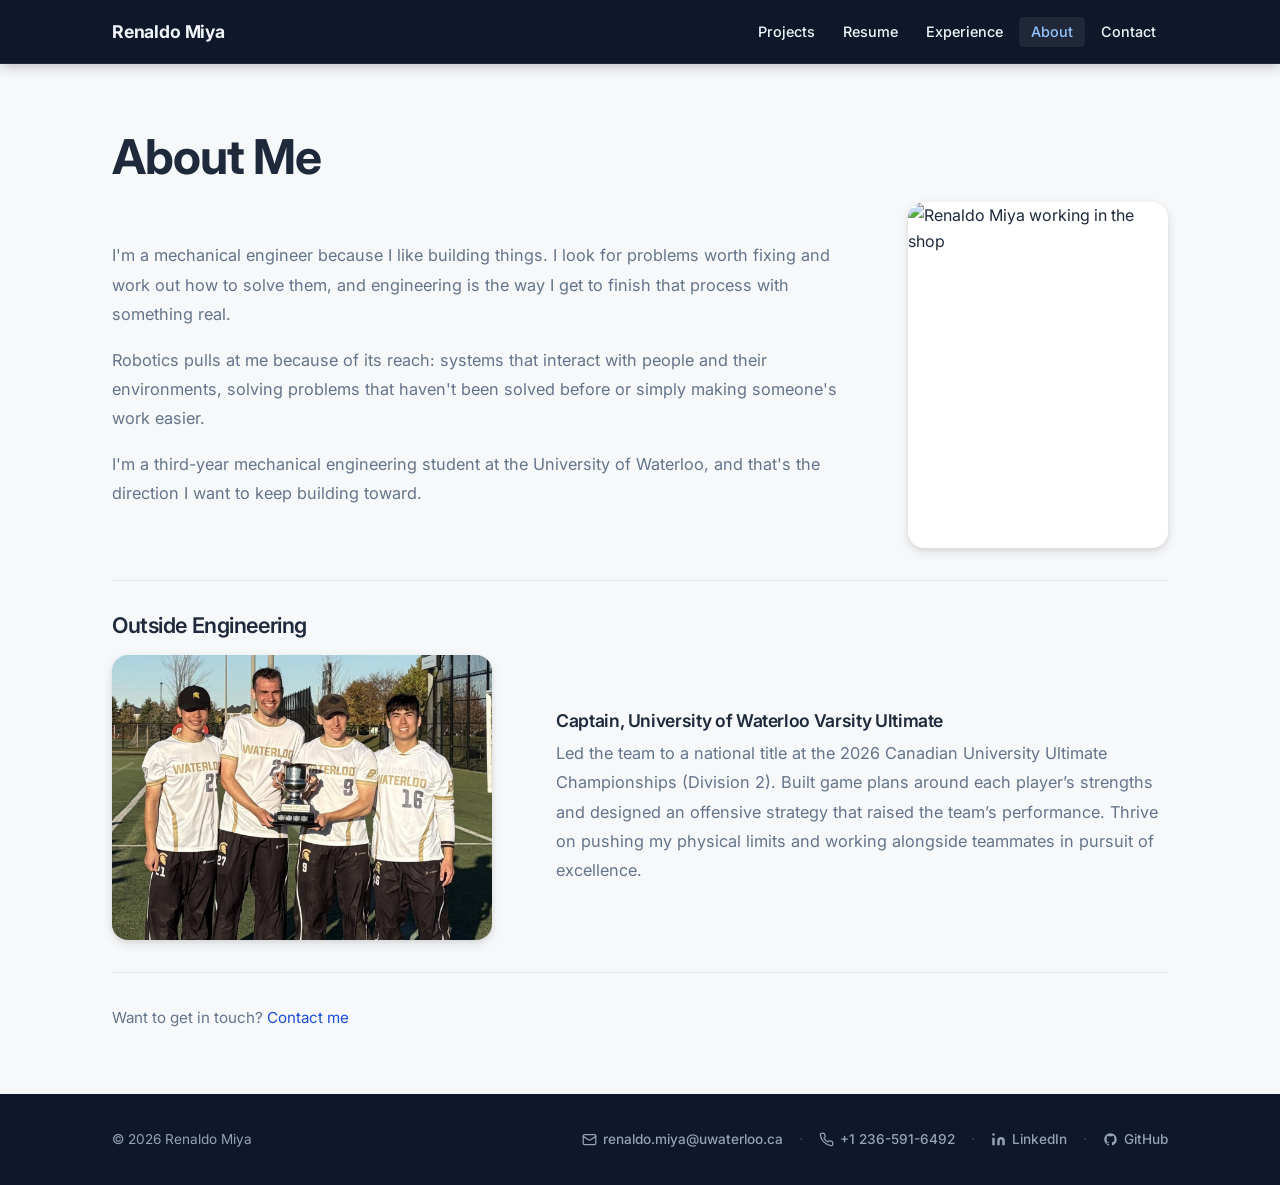
==== commit 8198df8b: "Reorder nav to Projects, Resume, Experience, About, Contact; remove home experience strip Co-Authore" ====
--- a/about.html
+++ b/about.html
@@ -19,9 +19,9 @@
       <nav aria-label="Main">
         <ul class="nav-links" role="list">
           <li><a href="projects.html">Projects</a></li>
+          <li><a href="assets/resume.pdf" target="_blank" rel="noopener noreferrer">Resume</a></li>
           <li><a href="experience.html">Experience</a></li>
           <li><a href="about.html" class="active" aria-current="page">About</a></li>
-          <li><a href="assets/resume.pdf" target="_blank" rel="noopener noreferrer">Resume</a></li>
           <li><a href="contact.html">Contact</a></li>
         </ul>
       </nav>
--- a/style.css
+++ b/style.css
@@ -662,53 +662,6 @@
   .exp-card__meta { flex-direction: column; }
 }
 
-/* ---- Home: one line per role above the projects ---- */
-.exp-strip { padding-top: var(--space-lg); }
-
-.exp-strip__head {
-  display: flex;
-  flex-wrap: wrap;
-  justify-content: space-between;
-  align-items: baseline;
-  gap: var(--space-sm) var(--space-md);
-  margin-bottom: var(--space-md);
-}
-
-.exp-strip__head h2 { font-size: 1.35rem; }
-.exp-strip__link { font-size: 0.95rem; font-weight: 600; }
-
-.exp-strip__list {
-  background: var(--color-surface);
-  border: 1px solid var(--color-border);
-  border-radius: var(--radius-lg);
-  box-shadow: var(--shadow-sm);
-}
-
-.exp-strip__row {
-  display: grid;
-  grid-template-columns: 8rem minmax(0, 1fr) auto;
-  align-items: baseline;
-  gap: 0.25rem var(--space-md);
-  padding: 0.7rem var(--space-lg);
-  font-size: 0.95rem;
-}
-
-.exp-strip__row + .exp-strip__row { border-top: 1px solid var(--color-border); }
-
-.exp-strip__company { font-weight: 700; }
-.exp-strip__role,
-.exp-strip__dates { color: var(--color-text-muted); }
-.exp-strip__dates { font-size: 0.875rem; white-space: nowrap; }
-
-@media (max-width: 640px) {
-  /* Company and dates on one line, the title under them */
-  .exp-strip__row {
-    grid-template-columns: minmax(0, 1fr) auto;
-    padding: 0.6rem var(--space-md);
-  }
-  .exp-strip__role { grid-column: 1 / -1; grid-row: 2; }
-}
-
 /* ============================================================
    CONTACT PAGE
    ============================================================ */
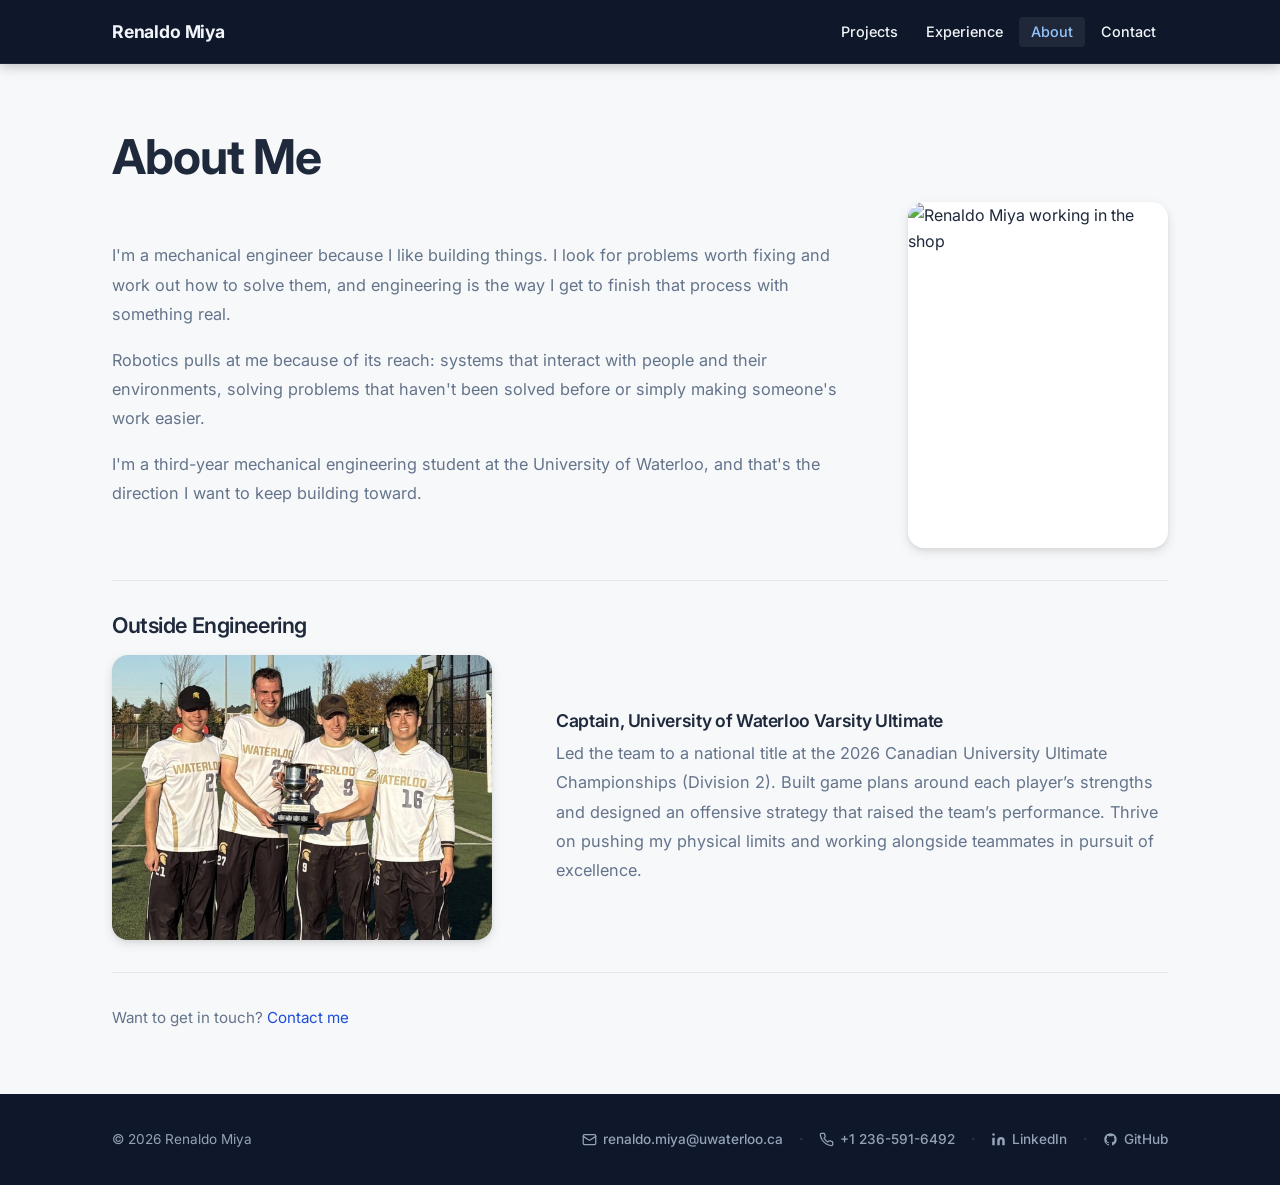
==== commit 67edd1ae: "Move resume link from the nav to a button in the home intro Nav is now Projects, Experience, About, " ====
--- a/about.html
+++ b/about.html
@@ -19,7 +19,6 @@
       <nav aria-label="Main">
         <ul class="nav-links" role="list">
           <li><a href="projects.html">Projects</a></li>
-          <li><a href="assets/resume.pdf" target="_blank" rel="noopener noreferrer">Resume</a></li>
           <li><a href="experience.html">Experience</a></li>
           <li><a href="about.html" class="active" aria-current="page">About</a></li>
           <li><a href="contact.html">Contact</a></li>
--- a/style.css
+++ b/style.css
@@ -185,7 +185,7 @@
 
 /* The nav needs no JavaScript: the links stay inline, and on small phones
    they wrap onto a second row rather than overflowing the viewport.
-   Breakpoints are sized for five links. */
+   Breakpoints leave room for the longer "Experience" link. */
 @media (max-width: 640px) {
   .nav-inner { gap: var(--space-sm); }
   .nav-logo  { font-size: 1rem; }
@@ -347,7 +347,15 @@
   .hero-content {
     width: 100%;
     max-width: 420px;
+    display: flex;
+    flex-direction: column;
+    align-items: flex-start;
   }
+
+  /* The resume button moves up under the name so it shows on first load */
+  .hero-eyebrow,
+  .hero-headline { order: -2; }
+  .hero-content .hero-cta { order: -1; margin: 0 0 var(--space-md); }
 }
 
 /* ============================================================
